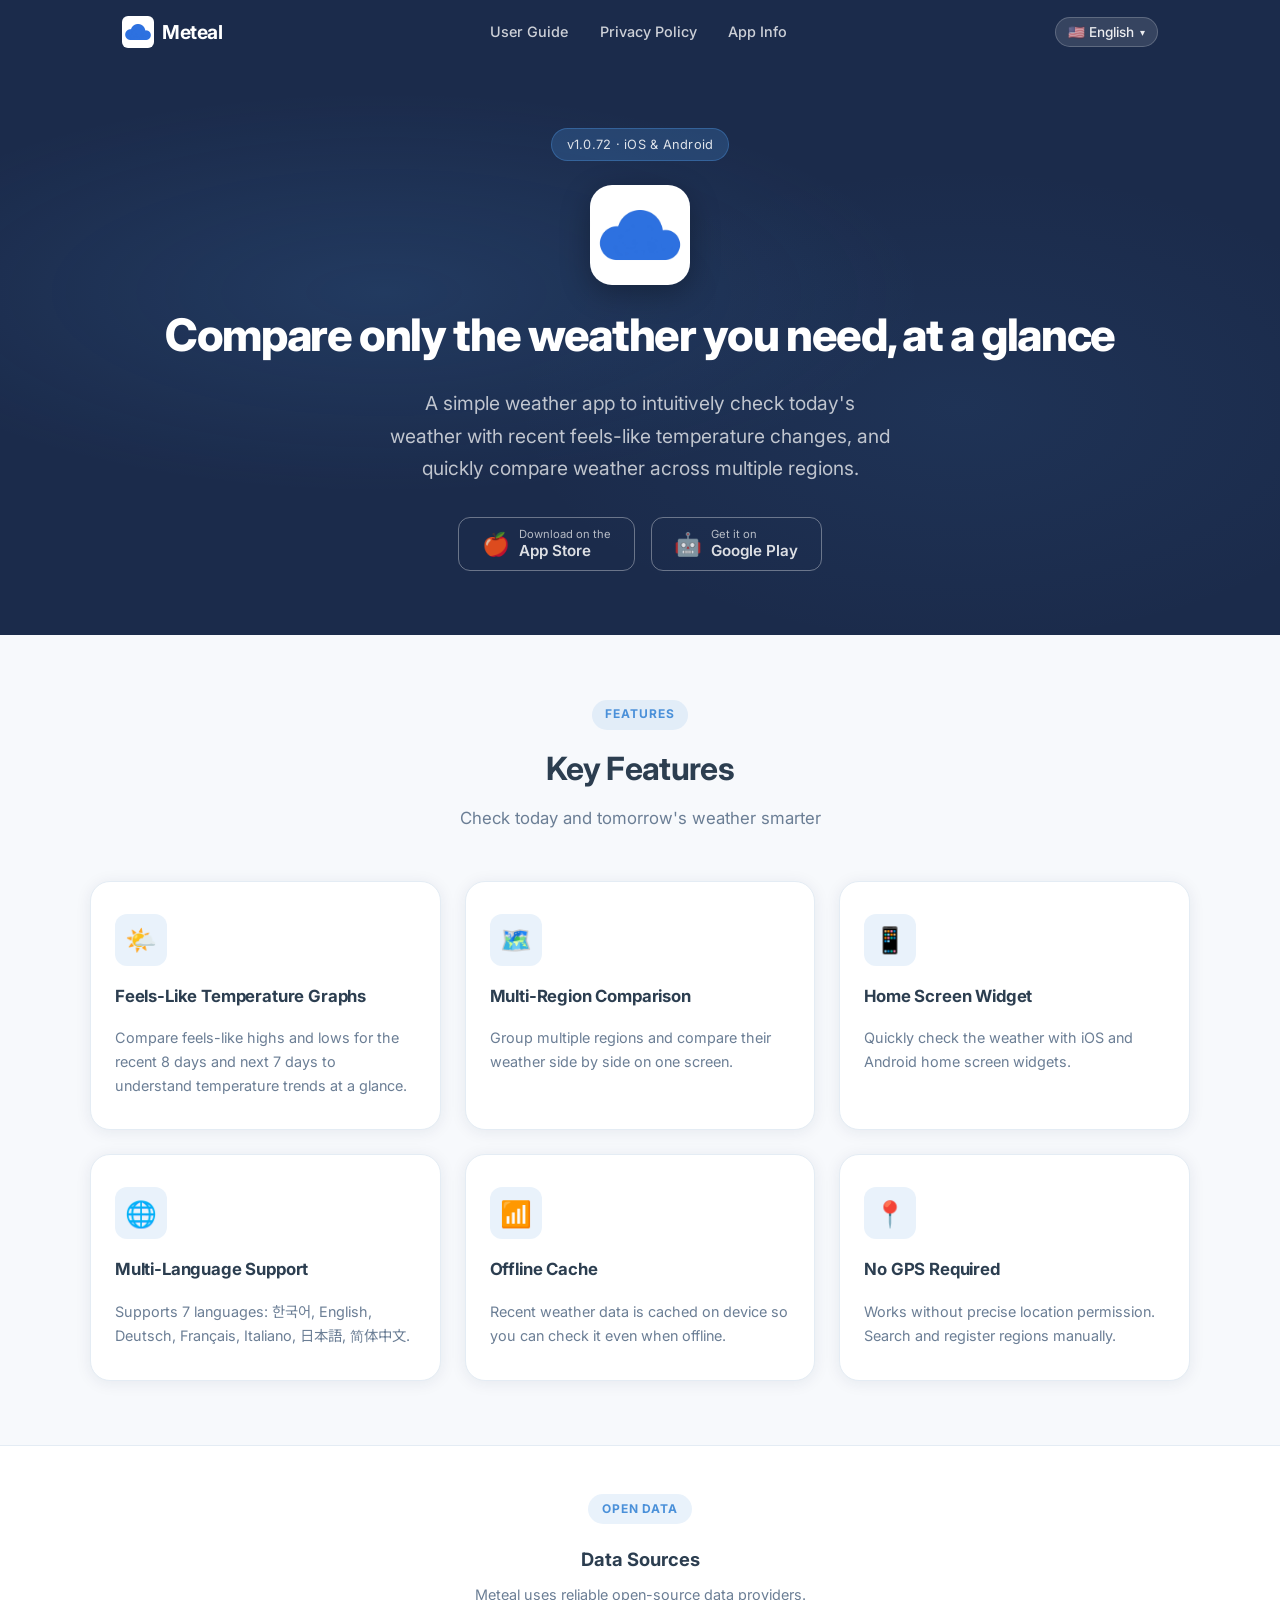
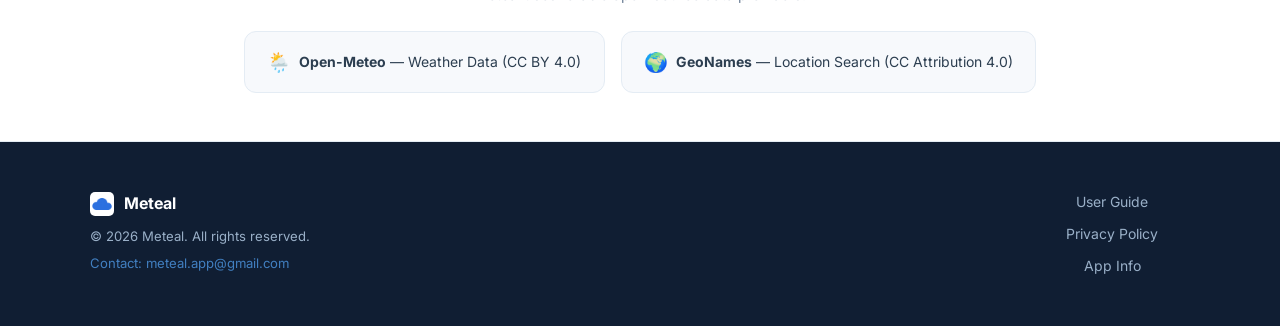
==== meteal/index.html @ 1fb62e3e "v1.0.72" ====
﻿<!DOCTYPE html>
<html lang="en" class="i18n-loading">
<head>
  <meta charset="UTF-8">
  <meta name="viewport" content="width=device-width, initial-scale=1.0">
  <title data-i18n-title-tag="hero.tagline" data-title-format="Meteal — {t}">Meteal — Compare only the weather you need, at a glance</title>
  <meta name="description" content="A simple weather app to intuitively check today's weather with recent feels-like temperature changes, and quickly compare weather across multiple regions.">
  <meta name="keywords" content="Meteal, 날씨 앱, weather app, 체감온도, 지역 비교, iOS, Android">
  <meta name="author" content="Meteal">
  <meta property="og:title" content="Meteal — Compare only the weather you need, at a glance">
  <meta property="og:description" content="A simple weather app to intuitively check today's weather with recent feels-like temperature changes, and quickly compare weather across multiple regions.">
  <meta property="og:type" content="website">
  <meta property="og:image" content="assets/icon.png">
  <meta name="theme-color" content="#1B2B4B">
  <link rel="icon" type="image/png" href="assets/icon.png">
  <link rel="preconnect" href="https://fonts.googleapis.com">
  <link rel="preconnect" href="https://fonts.gstatic.com" crossorigin>
  <link href="https://fonts.googleapis.com/css2?family=Inter:wght@400;500;600;700;800&family=Noto+Sans+KR:wght@400;500;700;800&display=swap" rel="stylesheet">
  <link rel="stylesheet" href="css/style.css">
</head>
<body>

  <!-- ── Header ── -->
  <header id="siteHeader">
    <nav>
      <a href="index.html" class="logo">
        <img src="assets/icon.png" alt="Meteal 아이콘">
        <span>Meteal</span>
      </a>

      <button id="mobileNavToggle" class="nav-mobile-toggle" aria-label="메뉴 열기">☰</button>

      <ul class="nav-links" id="navLinks">
        <li><a href="guide.html" data-i18n="nav.guide">이용 안내</a></li>
        <li><a href="privacy.html" data-i18n="nav.privacy">개인정보처리방침</a></li>
        <li><a href="license.html" data-i18n="nav.license">앱 정보</a></li>
      </ul>

      <div class="lang-selector" id="langSelector"></div>
    </nav>
  </header>

  <main>
    <!-- ── Hero ── -->
    <section class="hero" id="hero">
      <div class="hero-inner">
        <div class="hero-badge" data-i18n="hero.badge">v1.0.72 · iOS & Android</div>
        <img src="assets/icon.png" alt="Meteal 앱 아이콘" class="hero-icon">
        <h1 data-i18n="hero.tagline">Compare only the weather you need, at a glance</h1>
        <p class="hero-subtitle" data-i18n="hero.subtitle">A simple weather app to intuitively check today's weather with recent feels-like temperature changes, and quickly compare weather across multiple regions.</p>

        <div class="hero-buttons">
          <!-- iOS -->
          <a href="https://apps.apple.com/us/app/meteal/id6768666559" target="_blank" rel="noopener noreferrer" class="store-btn btn-outline" id="iosBtn">
            <span class="store-icon">🍎</span>
            <span class="store-text">
              <small>Download on the</small>
              <span data-i18n="hero.download_ios">App Store</span>
            </span>
          </a>

          <!-- Android -->
          <a href="https://play.google.com/store/apps/details?id=com.meteal.app" target="_blank" rel="noopener noreferrer" class="store-btn btn-outline" id="androidBtn">
            <span class="store-icon">🤖</span>
            <span class="store-text">
              <small>Get it on</small>
              <span data-i18n="hero.download_android">Google Play</span>
            </span>
          </a>
        </div>
      </div>
    </section>

    <!-- ── Features ── -->
    <section class="features" id="features">
      <div class="section-header">
        <span class="section-label">Features</span>
        <h2 data-i18n="features.title">주요 기능</h2>
        <p data-i18n="features.subtitle">오늘과 내일의 날씨를 더 스마트하게 확인하세요</p>
      </div>

      <div class="features-grid">
        <div class="feature-card">
          <div class="feature-icon">🌤️</div>
          <h3 data-i18n="features.weather.title">체감온도 그래프</h3>
          <p data-i18n="features.weather.desc">최근 8일과 향후 7일의 체감온도 최고/최저 변화를 그래프로 비교해 온도 흐름을 직관적으로 확인하세요.</p>
        </div>

        <div class="feature-card">
          <div class="feature-icon">🗺️</div>
          <h3 data-i18n="features.comparison.title">지역 비교</h3>
          <p data-i18n="features.comparison.desc">여러 지역의 날씨를 그룹으로 묶어 한 화면에서 비교할 수 있습니다.</p>
        </div>

        <div class="feature-card">
          <div class="feature-icon">📱</div>
          <h3 data-i18n="features.widget.title">홈 화면 위젯</h3>
          <p data-i18n="features.widget.desc">iOS와 Android 홈 화면 위젯으로 빠르게 날씨를 확인하세요.</p>
        </div>

        <div class="feature-card">
          <div class="feature-icon">🌐</div>
          <h3 data-i18n="features.multilang.title">다국어 지원</h3>
          <p data-i18n="features.multilang.desc">한국어, English, Deutsch, Français, Italiano, 日本語, 简体中文 등 7개 언어를 지원합니다.</p>
        </div>

        <div class="feature-card">
          <div class="feature-icon">📶</div>
          <h3 data-i18n="features.offline.title">오프라인 캐시</h3>
          <p data-i18n="features.offline.desc">최근 날씨 데이터를 기기에 캐시하여 오프라인 상태에서도 확인할 수 있습니다.</p>
        </div>

        <div class="feature-card">
          <div class="feature-icon">📍</div>
          <h3 data-i18n="features.nogps.title">GPS 불필요</h3>
          <p data-i18n="features.nogps.desc">정밀 위치 권한 없이도 사용 가능합니다. 직접 지역을 검색하여 등록하세요.</p>
        </div>
      </div>
    </section>

    <!-- ── Data Sources ── -->
    <section class="data-sources" id="dataSources">
      <div class="data-sources-inner">
        <span class="section-label" data-i18n="datasources.label">Open Data</span>
        <h2 style="font-size:1.15rem;font-weight:700;margin:0.5rem 0 0.5rem;" data-i18n="datasources.title">데이터 출처</h2>
        <p data-i18n="datasources.desc">Meteal은 신뢰할 수 있는 오픈소스 데이터를 사용합니다.</p>
        <div class="data-source-cards">
          <a href="https://open-meteo.com/" target="_blank" rel="noopener" class="data-source-card" id="openMeteoLink">
            <span class="ds-icon">🌦️</span>
            <span data-i18n-html="datasources.open_meteo_card"><strong>Open-Meteo</strong> — Weather Data (CC BY 4.0)</span>
          </a>
          <a href="https://www.geonames.org/" target="_blank" rel="noopener" class="data-source-card" id="geoNamesLink">
            <span class="ds-icon">🌍</span>
            <span data-i18n-html="datasources.geonames_card"><strong>GeoNames</strong> — Location Search (CC Attribution 4.0)</span>
          </a>
        </div>
      </div>
    </section>
  </main>

  <!-- ── Footer ── -->
  <footer id="siteFooter">
    <div class="footer-inner">
      <div>
        <div class="footer-brand">
          <img src="assets/icon.png" alt="Meteal">
          <span>Meteal</span>
        </div>
        <div class="footer-copy" data-i18n="footer.copyright">© 2026 Meteal. All rights reserved.</div>
        <div class="footer-email">
          <a href="mailto:meteal.app@gmail.com" data-i18n="footer.contact">문의: meteal.app@gmail.com</a>
        </div>
      </div>
      <nav class="footer-links" aria-label="Footer 링크">
        <a href="guide.html" data-i18n="footer.links.guide">이용 안내</a>
        <a href="privacy.html" data-i18n="footer.links.privacy">개인정보처리방침</a>
        <a href="license.html" data-i18n="footer.links.license">앱 정보</a>
      </nav>
    </div>
  </footer>

  <script src="js/i18n.js"></script>
</body>
</html>
---- meteal/css/style.css ----
/* ============================================================
   Meteal App Website — Main Stylesheet
   ============================================================ */

/* ── Google Fonts are loaded in HTML ── */

/* ── CSS Custom Properties ── */
:root {
  /* Colors */
  --color-bg: #F7F9FC;
  --color-header: #1B2B4B;
  --color-accent: #4A90D9;
  --color-accent-hover: #3578c0;
  --color-accent-light: rgba(74, 144, 217, 0.12);
  --color-text: #2C3E50;
  --color-text-muted: #6B7E95;
  --color-text-light: #98A9BC;
  --color-card: #FFFFFF;
  --color-border: #E4ECF4;
  --color-footer-bg: #101e33;
  --color-footer-text: #9ab0c8;

  /* Shadows */
  --shadow-card: 0 2px 16px rgba(27, 43, 75, 0.08);
  --shadow-card-hover: 0 8px 32px rgba(27, 43, 75, 0.14);
  --shadow-header: 0 2px 12px rgba(27, 43, 75, 0.15);

  /* Typography */
  --font-main: 'Inter', 'Noto Sans KR', sans-serif;
  --font-size-base: 16px;
  --line-height-base: 1.7;

  /* Spacing */
  --spacing-xs: 0.25rem;
  --spacing-sm: 0.5rem;
  --spacing-md: 1rem;
  --spacing-lg: 1.5rem;
  --spacing-xl: 2rem;
  --spacing-2xl: 3rem;
  --spacing-3xl: 4rem;

  /* Border radius */
  --radius-sm: 6px;
  --radius-md: 12px;
  --radius-lg: 20px;
  --radius-full: 9999px;

  /* Transitions */
  --transition-fast: 0.15s ease;
  --transition-base: 0.2s ease;
  --transition-slow: 0.35s ease;

  /* Layout */
  --container-max: 1100px;
  --header-height: 64px;
}

html.i18n-loading [data-i18n],
html.i18n-loading [data-i18n-html],
html.i18n-loading [data-i18n-placeholder],
html.i18n-loading [data-i18n-title] {
  visibility: hidden;
}

/* ── Reset & Base ── */
*, *::before, *::after {
  box-sizing: border-box;
  margin: 0;
  padding: 0;
}

html {
  scroll-behavior: smooth;
  font-size: var(--font-size-base);
}

body {
  font-family: var(--font-main);
  background: var(--color-bg);
  color: var(--color-text);
  line-height: var(--line-height-base);
  -webkit-font-smoothing: antialiased;
  -moz-osx-font-smoothing: grayscale;
}

img {
  max-width: 100%;
  height: auto;
  display: block;
}

a {
  color: var(--color-accent);
  text-decoration: none;
  transition: color var(--transition-base);
}

a:hover {
  color: var(--color-accent-hover);
}

ul {
  list-style: none;
}

/* ── Container ── */
.container {
  max-width: var(--container-max);
  margin: 0 auto;
  padding: 0 var(--spacing-xl);
}

/* ── Header ── */
header {
  position: sticky;
  top: 0;
  z-index: 100;
  background: var(--color-header);
  height: var(--header-height);
  transition: background var(--transition-slow), box-shadow var(--transition-slow);
}

header.scrolled {
  background: rgba(27, 43, 75, 0.97);
  box-shadow: var(--shadow-header);
  backdrop-filter: blur(10px);
  -webkit-backdrop-filter: blur(10px);
}

nav {
  max-width: var(--container-max);
  margin: 0 auto;
  padding: 0 var(--spacing-xl);
  height: 100%;
  display: flex;
  align-items: center;
  justify-content: space-between;
  gap: var(--spacing-lg);
}

/* Logo */
.logo {
  display: flex;
  align-items: center;
  gap: var(--spacing-sm);
  text-decoration: none;
  color: #ffffff;
  font-weight: 700;
  font-size: 1.2rem;
  letter-spacing: -0.02em;
  flex-shrink: 0;
}

.logo img {
  width: 32px;
  height: 32px;
  border-radius: var(--radius-sm);
  object-fit: cover;
}

/* Nav links */
.nav-links {
  display: flex;
  align-items: center;
  gap: var(--spacing-xs);
  flex: 1;
  justify-content: center;
}

.nav-links a {
  color: rgba(255,255,255,0.78);
  font-size: 0.9rem;
  font-weight: 500;
  padding: 0.4rem 0.85rem;
  border-radius: var(--radius-full);
  transition: color var(--transition-base), background var(--transition-base);
  white-space: nowrap;
}

.nav-links a:hover,
.nav-links a.active {
  color: #ffffff;
  background: rgba(255,255,255,0.12);
}

/* ── Language Selector ── */
.lang-selector {
  position: relative;
  flex-shrink: 0;
}

.lang-btn {
  display: flex;
  align-items: center;
  gap: 0.4rem;
  background: rgba(255,255,255,0.12);
  border: 1px solid rgba(255,255,255,0.2);
  color: rgba(255,255,255,0.9);
  padding: 0.35rem 0.75rem;
  border-radius: var(--radius-full);
  cursor: pointer;
  font-size: 0.85rem;
  font-family: var(--font-main);
  font-weight: 500;
  transition: background var(--transition-base), border-color var(--transition-base);
  white-space: nowrap;
}

.lang-btn:hover {
  background: rgba(255,255,255,0.2);
  border-color: rgba(255,255,255,0.35);
}

.lang-btn .chevron {
  font-size: 0.65rem;
  transition: transform var(--transition-base);
}

.lang-selector.open .chevron {
  transform: rotate(180deg);
}

.lang-dropdown {
  display: none;
  position: absolute;
  top: calc(100% + 8px);
  right: 0;
  background: #fff;
  border: 1px solid var(--color-border);
  border-radius: var(--radius-md);
  box-shadow: 0 8px 30px rgba(27, 43, 75, 0.15);
  min-width: 160px;
  overflow: hidden;
  z-index: 200;
  animation: dropdownIn var(--transition-base) ease;
}

@keyframes dropdownIn {
  from { opacity: 0; transform: translateY(-6px); }
  to   { opacity: 1; transform: translateY(0); }
}

.lang-selector.open .lang-dropdown {
  display: block;
}

.lang-dropdown button {
  display: flex;
  align-items: center;
  gap: 0.5rem;
  width: 100%;
  padding: 0.6rem 1rem;
  background: none;
  border: none;
  cursor: pointer;
  font-family: var(--font-main);
  font-size: 0.875rem;
  color: var(--color-text);
  transition: background var(--transition-fast);
  text-align: left;
}

.lang-dropdown button:hover {
  background: var(--color-accent-light);
  color: var(--color-accent);
}

.lang-dropdown button.active {
  background: var(--color-accent-light);
  color: var(--color-accent);
  font-weight: 600;
}

/* ── Hero Section ── */
.hero {
  background: var(--color-header);
  color: #ffffff;
  padding: var(--spacing-3xl) var(--spacing-xl);
  text-align: center;
  position: relative;
  overflow: hidden;
}

.hero::before {
  content: '';
  position: absolute;
  inset: 0;
  background:
    radial-gradient(ellipse 60% 50% at 30% 40%, rgba(74,144,217,0.15) 0%, transparent 70%),
    radial-gradient(ellipse 50% 60% at 75% 60%, rgba(74,144,217,0.08) 0%, transparent 70%);
  pointer-events: none;
}

.hero-inner {
  position: relative;
  max-width: var(--container-max);
  margin: 0 auto;
  display: flex;
  flex-direction: column;
  align-items: center;
  gap: var(--spacing-lg);
}

.hero-icon {
  width: 100px;
  height: 100px;
  border-radius: 22px;
  box-shadow: 0 8px 30px rgba(0,0,0,0.3);
  animation: heroIconFloat 4s ease-in-out infinite;
}

@keyframes heroIconFloat {
  0%, 100% { transform: translateY(0px); }
  50%       { transform: translateY(-8px); }
}

.hero h1 {
  font-size: clamp(1.8rem, 4vw, 2.8rem);
  font-weight: 800;
  letter-spacing: -0.03em;
  line-height: 1.2;
}

.hero-subtitle {
  font-size: clamp(1rem, 2vw, 1.2rem);
  color: rgba(255,255,255,0.72);
  max-width: 500px;
}

.hero-badge {
  display: inline-flex;
  align-items: center;
  gap: 0.4rem;
  background: rgba(74,144,217,0.25);
  border: 1px solid rgba(74,144,217,0.4);
  border-radius: var(--radius-full);
  padding: 0.3rem 0.9rem;
  font-size: 0.8rem;
  color: rgba(255,255,255,0.85);
  letter-spacing: 0.02em;
}

.hero-buttons {
  display: flex;
  flex-wrap: wrap;
  gap: var(--spacing-md);
  justify-content: center;
  margin-top: var(--spacing-sm);
}

/* ── Buttons ── */
.btn {
  display: inline-flex;
  align-items: center;
  justify-content: center;
  gap: 0.5rem;
  padding: 0.75rem 1.6rem;
  border-radius: var(--radius-md);
  font-size: 0.95rem;
  font-weight: 600;
  font-family: var(--font-main);
  cursor: pointer;
  border: none;
  transition: all var(--transition-base);
  letter-spacing: 0.01em;
}

.btn-primary {
  background: var(--color-accent);
  color: #ffffff;
  box-shadow: 0 4px 14px rgba(74, 144, 217, 0.4);
}

.btn-primary:hover {
  background: var(--color-accent-hover);
  transform: translateY(-2px);
  box-shadow: 0 6px 20px rgba(74, 144, 217, 0.5);
  color: #ffffff;
}

.btn-outline {
  background: transparent;
  color: rgba(255,255,255,0.85);
  border: 1.5px solid rgba(255,255,255,0.35);
}

.btn-outline:hover {
  background: rgba(255,255,255,0.1);
  border-color: rgba(255,255,255,0.6);
  color: #ffffff;
  transform: translateY(-2px);
}

.btn-disabled,
.btn[disabled] {
  background: rgba(255,255,255,0.1);
  color: rgba(255,255,255,0.4);
  border: 1.5px solid rgba(255,255,255,0.15);
  cursor: not-allowed;
  pointer-events: none;
  box-shadow: none;
}

.store-btn {
  display: inline-flex;
  align-items: center;
  gap: 0.6rem;
  padding: 0.65rem 1.4rem;
  border-radius: var(--radius-md);
  font-family: var(--font-main);
  font-size: 0.9rem;
  font-weight: 600;
  transition: all var(--transition-base);
  min-width: 170px;
}

.store-btn .store-icon {
  font-size: 1.4rem;
  line-height: 1;
}

.store-btn .store-text {
  display: flex;
  flex-direction: column;
  text-align: left;
  line-height: 1.2;
}

.store-btn .store-text small {
  font-size: 0.7rem;
  font-weight: 400;
  opacity: 0.8;
}

.store-btn .store-text span {
  font-size: 0.95rem;
}

/* ── Features Section ── */
.features {
  padding: var(--spacing-3xl) var(--spacing-xl);
}

.section-header {
  text-align: center;
  margin-bottom: var(--spacing-2xl);
}

.section-header h2 {
  font-size: clamp(1.5rem, 3vw, 2rem);
  font-weight: 700;
  letter-spacing: -0.02em;
  color: var(--color-text);
}

.section-header p {
  margin-top: 0.5rem;
  color: var(--color-text-muted);
  font-size: 1.05rem;
}

.section-label {
  display: inline-block;
  background: var(--color-accent-light);
  color: var(--color-accent);
  font-size: 0.75rem;
  font-weight: 700;
  letter-spacing: 0.08em;
  text-transform: uppercase;
  padding: 0.3rem 0.85rem;
  border-radius: var(--radius-full);
  margin-bottom: 0.75rem;
}

.features-grid {
  max-width: var(--container-max);
  margin: 0 auto;
  display: grid;
  grid-template-columns: repeat(3, 1fr);
  gap: var(--spacing-lg);
}

.feature-card {
  background: var(--color-card);
  border-radius: var(--radius-lg);
  padding: var(--spacing-xl) var(--spacing-lg);
  box-shadow: var(--shadow-card);
  border: 1px solid var(--color-border);
  transition: transform var(--transition-base), box-shadow var(--transition-base);
  display: flex;
  flex-direction: column;
  gap: var(--spacing-md);
}

.feature-card:hover {
  transform: translateY(-4px);
  box-shadow: var(--shadow-card-hover);
}

.feature-icon {
  width: 52px;
  height: 52px;
  border-radius: var(--radius-md);
  background: var(--color-accent-light);
  display: flex;
  align-items: center;
  justify-content: center;
  font-size: 1.6rem;
  line-height: 1;
}

.feature-card h3 {
  font-size: 1.05rem;
  font-weight: 700;
  color: var(--color-text);
  letter-spacing: -0.01em;
}

.feature-card p {
  font-size: 0.9rem;
  color: var(--color-text-muted);
  line-height: 1.65;
}

/* ── Data Sources Section ── */
.data-sources {
  background: var(--color-card);
  border-top: 1px solid var(--color-border);
  border-bottom: 1px solid var(--color-border);
  padding: var(--spacing-2xl) var(--spacing-xl);
}

.data-sources-inner {
  max-width: var(--container-max);
  margin: 0 auto;
  text-align: center;
}

.data-sources-inner p {
  color: var(--color-text-muted);
  font-size: 0.9rem;
  margin-bottom: var(--spacing-lg);
}

.data-source-cards {
  display: flex;
  flex-wrap: wrap;
  justify-content: center;
  gap: var(--spacing-md);
}

.data-source-card {
  background: var(--color-bg);
  border: 1px solid var(--color-border);
  border-radius: var(--radius-md);
  padding: 0.85rem 1.4rem;
  font-size: 0.875rem;
  color: var(--color-text);
  display: flex;
  align-items: center;
  gap: 0.5rem;
  transition: all var(--transition-base);
}

.data-source-card:hover {
  border-color: var(--color-accent);
  background: var(--color-accent-light);
  color: var(--color-accent);
  text-decoration: none;
}

.data-source-card .ds-icon {
  font-size: 1.2rem;
}

/* ── Footer ── */
footer {
  background: var(--color-footer-bg);
  color: var(--color-footer-text);
  padding: var(--spacing-2xl) var(--spacing-xl);
}

.footer-inner {
  max-width: var(--container-max);
  margin: 0 auto;
  display: grid;
  grid-template-columns: 1fr auto;
  gap: var(--spacing-xl);
  align-items: start;
}

.footer-brand {
  display: flex;
  align-items: center;
  gap: 0.6rem;
  color: #ffffff;
  font-weight: 700;
  font-size: 1rem;
  margin-bottom: 0.5rem;
}

.footer-brand img {
  width: 24px;
  height: 24px;
  border-radius: 5px;
}

.footer-copy {
  font-size: 0.82rem;
  color: var(--color-footer-text);
  margin-top: 0.4rem;
}

.footer-email {
  font-size: 0.82rem;
  margin-top: 0.25rem;
}

.footer-email a {
  color: rgba(74,144,217,0.85);
}

.footer-email a:hover {
  color: var(--color-accent);
}

.footer-links {
  display: flex;
  flex-direction: column;
  gap: 0.5rem;
  text-align: right;
}

.footer-links a {
  color: var(--color-footer-text);
  font-size: 0.875rem;
  transition: color var(--transition-base);
}

.footer-links a:hover {
  color: #ffffff;
}

.footer-divider {
  border: none;
  border-top: 1px solid rgba(255,255,255,0.08);
  margin: var(--spacing-lg) 0 var(--spacing-md);
  grid-column: 1 / -1;
}

/* ── Page Hero (inner pages) ── */
.page-hero {
  background: var(--color-header);
  color: #ffffff;
  padding: var(--spacing-2xl) var(--spacing-xl);
}

.page-hero-inner {
  max-width: var(--container-max);
  margin: 0 auto;
}

.page-hero h1 {
  font-size: clamp(1.5rem, 3vw, 2rem);
  font-weight: 700;
  letter-spacing: -0.02em;
}

.page-hero p {
  color: rgba(255,255,255,0.7);
  font-size: 0.9rem;
  margin-top: 0.4rem;
}

.page-hero .breadcrumb {
  font-size: 0.8rem;
  color: rgba(255,255,255,0.5);
  margin-bottom: 0.6rem;
}

.page-hero .breadcrumb a {
  color: rgba(255,255,255,0.5);
}

.page-hero .breadcrumb a:hover {
  color: rgba(255,255,255,0.85);
}

/* ── Page Content ── */
.page-content {
  max-width: var(--container-max);
  margin: 0 auto;
  padding: var(--spacing-2xl) var(--spacing-xl);
}

/* ── Sections within page ── */
.content-section {
  margin-bottom: var(--spacing-2xl);
  background: var(--color-card);
  border-radius: var(--radius-lg);
  padding: var(--spacing-xl);
  box-shadow: var(--shadow-card);
  border: 1px solid var(--color-border);
}

.content-section h2 {
  font-size: 1.25rem;
  font-weight: 700;
  color: var(--color-text);
  margin-bottom: var(--spacing-md);
  padding-bottom: 0.75rem;
  border-bottom: 2px solid var(--color-accent-light);
  letter-spacing: -0.01em;
}

.content-section h3 {
  font-size: 1.05rem;
  font-weight: 600;
  color: var(--color-text);
  margin: var(--spacing-lg) 0 var(--spacing-sm);
}

.content-section p {
  color: var(--color-text-muted);
  font-size: 0.925rem;
  line-height: 1.75;
  margin-bottom: var(--spacing-md);
}

.content-section p:last-child {
  margin-bottom: 0;
}

.content-section ul, 
.content-section ol {
  padding-left: 1.25rem;
  color: var(--color-text-muted);
  font-size: 0.925rem;
  line-height: 1.75;
}

.content-section li {
  list-style: disc;
  margin-bottom: 0.4rem;
}

.content-section ol li {
  list-style: decimal;
}

/* ── Guide tabs ── */
.guide-tabs {
  display: flex;
  gap: var(--spacing-sm);
  overflow-x: auto;
  padding: 0 0 var(--spacing-md);
  margin-bottom: var(--spacing-lg);
  scrollbar-width: thin;
}

.guide-tab {
  flex: 0 0 auto;
  border: 1px solid var(--color-border);
  background: var(--color-card);
  color: var(--color-text-muted);
  border-radius: var(--radius-full);
  padding: 0.65rem 1rem;
  font-family: var(--font-main);
  font-size: 0.9rem;
  font-weight: 700;
  cursor: pointer;
  transition: background var(--transition-base), border-color var(--transition-base), color var(--transition-base), box-shadow var(--transition-base);
  white-space: nowrap;
}

.guide-tab:hover {
  border-color: var(--color-accent);
  color: var(--color-accent);
}

.guide-tab.active {
  background: var(--color-header);
  border-color: var(--color-header);
  color: #ffffff;
  box-shadow: var(--shadow-card);
}

.guide-panel[hidden] {
  display: none;
}

.guide-panel .content-section:last-child {
  margin-bottom: 0;
}

.guide-media-grid {
  display: grid;
  grid-template-columns: repeat(2, minmax(0, 1fr));
  gap: var(--spacing-lg);
  margin: var(--spacing-md) 0 var(--spacing-lg);
}

.guide-media {
  margin: var(--spacing-md) 0;
}

.guide-media img {
  width: 100%;
  border: 1px solid var(--color-border);
  border-radius: var(--radius-md);
  background: var(--color-bg);
  box-shadow: var(--shadow-card);
}

.guide-media figcaption {
  margin-top: 0.55rem;
  color: var(--color-text-muted);
  font-size: 0.86rem;
  line-height: 1.6;
}

/* ── Tables ── */
.table-wrap {
  overflow-x: auto;
  margin: var(--spacing-md) 0;
  border-radius: var(--radius-md);
  border: 1px solid var(--color-border);
}

table {
  width: 100%;
  border-collapse: collapse;
  font-size: 0.9rem;
}

thead tr {
  background: var(--color-header);
  color: rgba(255,255,255,0.9);
}

thead th {
  padding: 0.8rem 1rem;
  text-align: left;
  font-weight: 600;
  font-size: 0.85rem;
  letter-spacing: 0.02em;
  white-space: nowrap;
}

tbody tr {
  border-bottom: 1px solid var(--color-border);
  transition: background var(--transition-fast);
}

tbody tr:last-child {
  border-bottom: none;
}

tbody tr:hover {
  background: var(--color-accent-light);
}

tbody td {
  padding: 0.75rem 1rem;
  color: var(--color-text-muted);
  vertical-align: top;
}

tbody td:first-child {
  color: var(--color-text);
  font-weight: 500;
}

/* ── Callout / Info Boxes ── */
.callout {
  display: flex;
  gap: var(--spacing-md);
  padding: var(--spacing-md) var(--spacing-lg);
  border-radius: var(--radius-md);
  font-size: 0.9rem;
  line-height: 1.6;
  margin: var(--spacing-md) 0;
}

.callout-icon {
  font-size: 1.2rem;
  flex-shrink: 0;
  margin-top: 0.1rem;
}

.callout-info {
  background: var(--color-accent-light);
  border-left: 3px solid var(--color-accent);
  color: var(--color-text);
}

.callout-warn {
  background: rgba(245, 158, 11, 0.1);
  border-left: 3px solid #f59e0b;
  color: var(--color-text);
}

.callout-note {
  background: rgba(107, 126, 149, 0.08);
  border-left: 3px solid var(--color-text-muted);
  color: var(--color-text-muted);
}

/* ── License Cards ── */
.lib-table {
  width: 100%;
  border-collapse: collapse;
  font-size: 0.875rem;
}

.lib-table th {
  background: #f0f4fa;
  color: var(--color-text);
  font-weight: 600;
  padding: 0.65rem 1rem;
  text-align: left;
  border-bottom: 2px solid var(--color-border);
}

.lib-table td {
  padding: 0.6rem 1rem;
  border-bottom: 1px solid var(--color-border);
  color: var(--color-text-muted);
  vertical-align: middle;
}

.lib-table td:first-child {
  font-weight: 600;
  color: var(--color-text);
  font-family: 'Courier New', monospace;
  font-size: 0.82rem;
}

.lib-table tr:last-child td {
  border-bottom: none;
}

.lib-table tr:hover td {
  background: var(--color-accent-light);
}

.license-badge {
  display: inline-block;
  padding: 0.2rem 0.6rem;
  border-radius: var(--radius-sm);
  font-size: 0.75rem;
  font-weight: 600;
  letter-spacing: 0.02em;
}

.badge-bsd {
  background: rgba(74,144,217,0.12);
  color: #2a72b5;
}

.badge-mit {
  background: rgba(16, 185, 129, 0.12);
  color: #059669;
}

.badge-apache {
  background: rgba(245,158,11,0.12);
  color: #b45309;
}

/* ── App Info Cards ── */
.app-info-grid {
  display: grid;
  grid-template-columns: repeat(2, 1fr);
  gap: var(--spacing-md);
  margin: var(--spacing-md) 0;
}

.info-chip {
  display: flex;
  align-items: center;
  gap: 0.5rem;
  padding: 0.6rem 1rem;
  background: var(--color-bg);
  border-radius: var(--radius-md);
  border: 1px solid var(--color-border);
  font-size: 0.875rem;
}

.info-chip .chip-label {
  color: var(--color-text-muted);
  font-size: 0.78rem;
}

.info-chip .chip-value {
  color: var(--color-text);
  font-weight: 600;
}

/* ── Privacy specific ── */
.privacy-updated {
  display: inline-flex;
  align-items: center;
  gap: 0.4rem;
  background: rgba(74,144,217,0.1);
  color: var(--color-accent);
  padding: 0.35rem 0.85rem;
  border-radius: var(--radius-full);
  font-size: 0.82rem;
  font-weight: 600;
  margin-bottom: var(--spacing-lg);
}

.third-party-list {
  display: flex;
  flex-direction: column;
  gap: var(--spacing-sm);
  margin: var(--spacing-md) 0;
}

.third-party-item {
  display: flex;
  align-items: center;
  justify-content: space-between;
  padding: 0.75rem 1rem;
  background: var(--color-bg);
  border: 1px solid var(--color-border);
  border-radius: var(--radius-md);
  font-size: 0.875rem;
  transition: border-color var(--transition-base);
}

.third-party-item:hover {
  border-color: var(--color-accent);
}

.third-party-item a {
  font-size: 0.8rem;
  color: var(--color-accent);
}

/* ── Responsive ── */
@media (max-width: 900px) {
  .features-grid {
    grid-template-columns: repeat(2, 1fr);
  }
  .footer-inner {
    grid-template-columns: 1fr;
  }
  .footer-links {
    text-align: left;
    flex-direction: row;
    flex-wrap: wrap;
    gap: 0.75rem;
  }
  .app-info-grid {
    grid-template-columns: 1fr;
  }
}

@media (max-width: 680px) {
  :root {
    --spacing-xl: 1.25rem;
    --spacing-2xl: 2rem;
    --spacing-3xl: 2.5rem;
  }

  nav {
    padding: 0 var(--spacing-md);
    gap: var(--spacing-md);
  }

  .nav-links {
    display: none;
  }

  .features-grid {
    grid-template-columns: 1fr;
  }

  .hero {
    padding: var(--spacing-2xl) var(--spacing-md);
  }

  .hero-buttons {
    flex-direction: column;
    align-items: center;
  }

  .store-btn {
    width: 100%;
    max-width: 260px;
    justify-content: center;
  }

  .page-content {
    padding: var(--spacing-lg) var(--spacing-md);
  }

  .content-section {
    padding: var(--spacing-lg);
  }

  .guide-tabs {
    margin-left: calc(var(--spacing-md) * -1);
    margin-right: calc(var(--spacing-md) * -1);
    padding-left: var(--spacing-md);
    padding-right: var(--spacing-md);
  }

  .guide-tab {
    padding: 0.58rem 0.85rem;
    font-size: 0.84rem;
  }

  .guide-media-grid {
    grid-template-columns: 1fr;
    gap: var(--spacing-md);
  }
}

/* Mobile nav toggle */
.nav-mobile-toggle {
  display: none;
  background: none;
  border: none;
  color: rgba(255,255,255,0.85);
  cursor: pointer;
  font-size: 1.4rem;
  padding: 0.25rem;
}

@media (max-width: 680px) {
  .nav-mobile-toggle {
    display: flex;
    align-items: center;
  }

  .nav-links.open {
    display: flex;
    flex-direction: column;
    position: fixed;
    top: var(--header-height);
    left: 0;
    right: 0;
    background: var(--color-header);
    padding: var(--spacing-md);
    gap: 0.25rem;
    border-bottom: 1px solid rgba(255,255,255,0.08);
    z-index: 99;
  }

  .nav-links.open a {
    padding: 0.65rem 1rem;
    border-radius: var(--radius-md);
  }
}

/* ── Print styles ── */
@media print {
  header, footer, .hero-buttons, .lang-selector {
    display: none !important;
  }

  body {
    background: white;
    color: black;
  }

  .content-section {
    box-shadow: none;
    border: 1px solid #ccc;
    break-inside: avoid;
  }

  a::after {
    content: ' (' attr(href) ')';
    font-size: 0.75em;
    color: #555;
  }
}

/* ── Utilities ── */
.text-muted { color: var(--color-text-muted); }
.text-center { text-align: center; }
.mt-sm { margin-top: var(--spacing-sm); }
.mt-md { margin-top: var(--spacing-md); }
.mt-lg { margin-top: var(--spacing-lg); }
.mb-md { margin-bottom: var(--spacing-md); }
.fw-bold { font-weight: 700; }
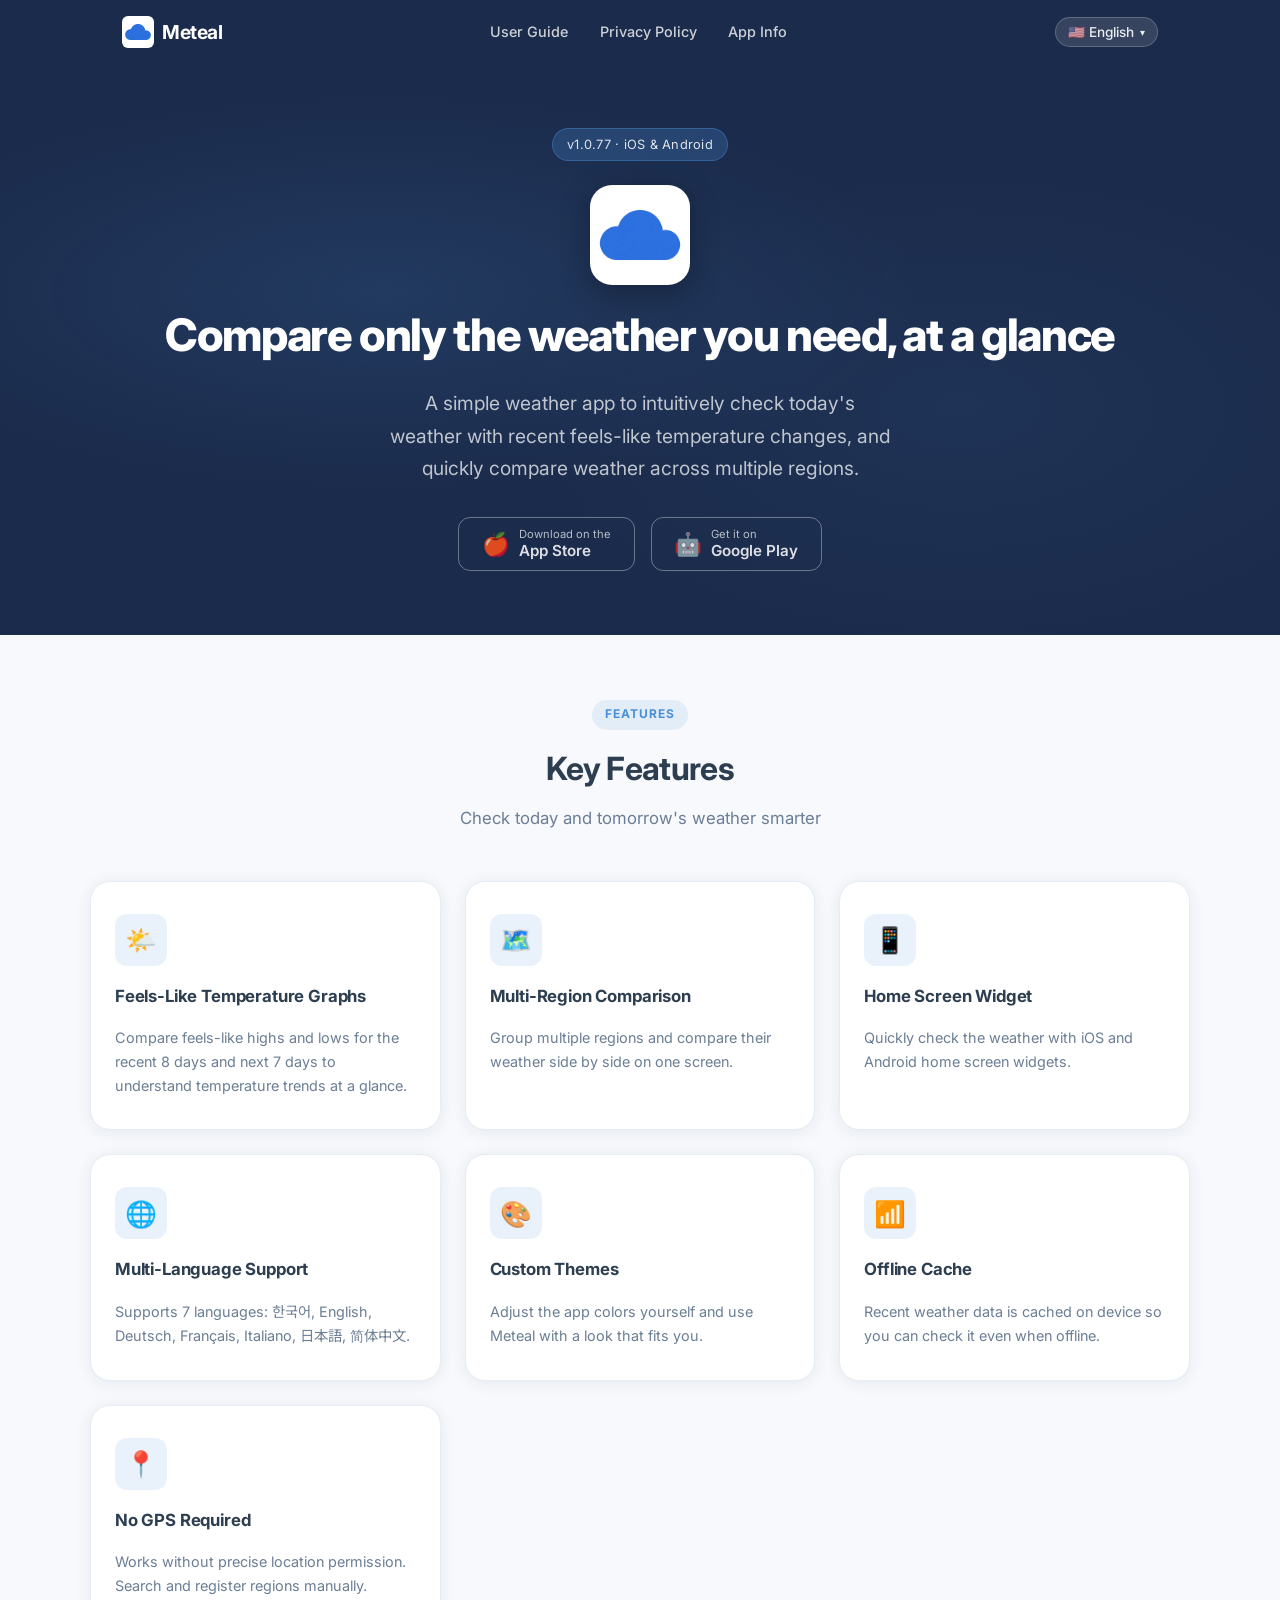
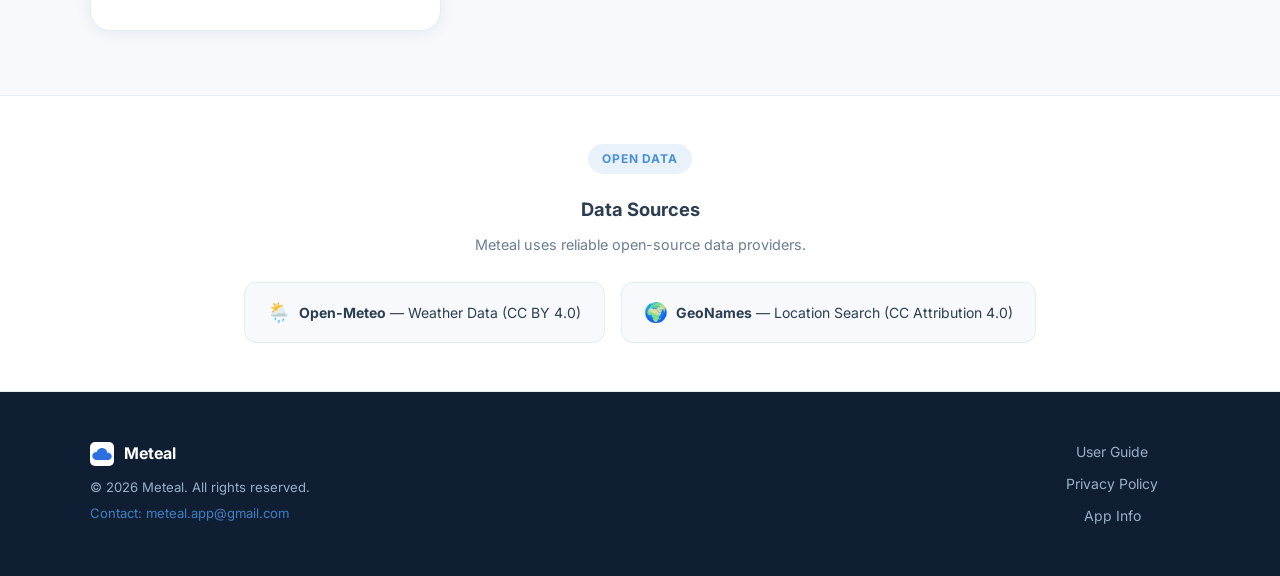
==== commit 80075f37: "v1.0.77" ====
--- a/meteal/index.html
+++ b/meteal/index.html
@@ -44,7 +44,7 @@
     <!-- ── Hero ── -->
     <section class="hero" id="hero">
       <div class="hero-inner">
-        <div class="hero-badge" data-i18n="hero.badge">v1.0.72 · iOS & Android</div>
+        <div class="hero-badge" data-i18n="hero.badge">v1.0.77 · iOS & Android</div>
         <img src="assets/icon.png" alt="Meteal 앱 아이콘" class="hero-icon">
         <h1 data-i18n="hero.tagline">Compare only the weather you need, at a glance</h1>
         <p class="hero-subtitle" data-i18n="hero.subtitle">A simple weather app to intuitively check today's weather with recent feels-like temperature changes, and quickly compare weather across multiple regions.</p>
@@ -98,14 +98,20 @@
           <p data-i18n="features.widget.desc">iOS와 Android 홈 화면 위젯으로 빠르게 날씨를 확인하세요.</p>
         </div>
 
-        <div class="feature-card">
-          <div class="feature-icon">🌐</div>
-          <h3 data-i18n="features.multilang.title">다국어 지원</h3>
-          <p data-i18n="features.multilang.desc">한국어, English, Deutsch, Français, Italiano, 日本語, 简体中文 등 7개 언어를 지원합니다.</p>
-        </div>
-
-        <div class="feature-card">
-          <div class="feature-icon">📶</div>
+        <div class="feature-card">
+          <div class="feature-icon">🌐</div>
+          <h3 data-i18n="features.multilang.title">다국어 지원</h3>
+          <p data-i18n="features.multilang.desc">한국어, English, Deutsch, Français, Italiano, 日本語, 简体中文 등 7개 언어를 지원합니다.</p>
+        </div>
+
+        <div class="feature-card">
+          <div class="feature-icon">🎨</div>
+          <h3 data-i18n="features.theme.title">사용자 테마</h3>
+          <p data-i18n="features.theme.desc">앱 색상을 직접 조정해 나에게 맞는 화면 분위기로 사용할 수 있습니다.</p>
+        </div>
+
+        <div class="feature-card">
+          <div class="feature-icon">📶</div>
           <h3 data-i18n="features.offline.title">오프라인 캐시</h3>
           <p data-i18n="features.offline.desc">최근 날씨 데이터를 기기에 캐시하여 오프라인 상태에서도 확인할 수 있습니다.</p>
         </div>
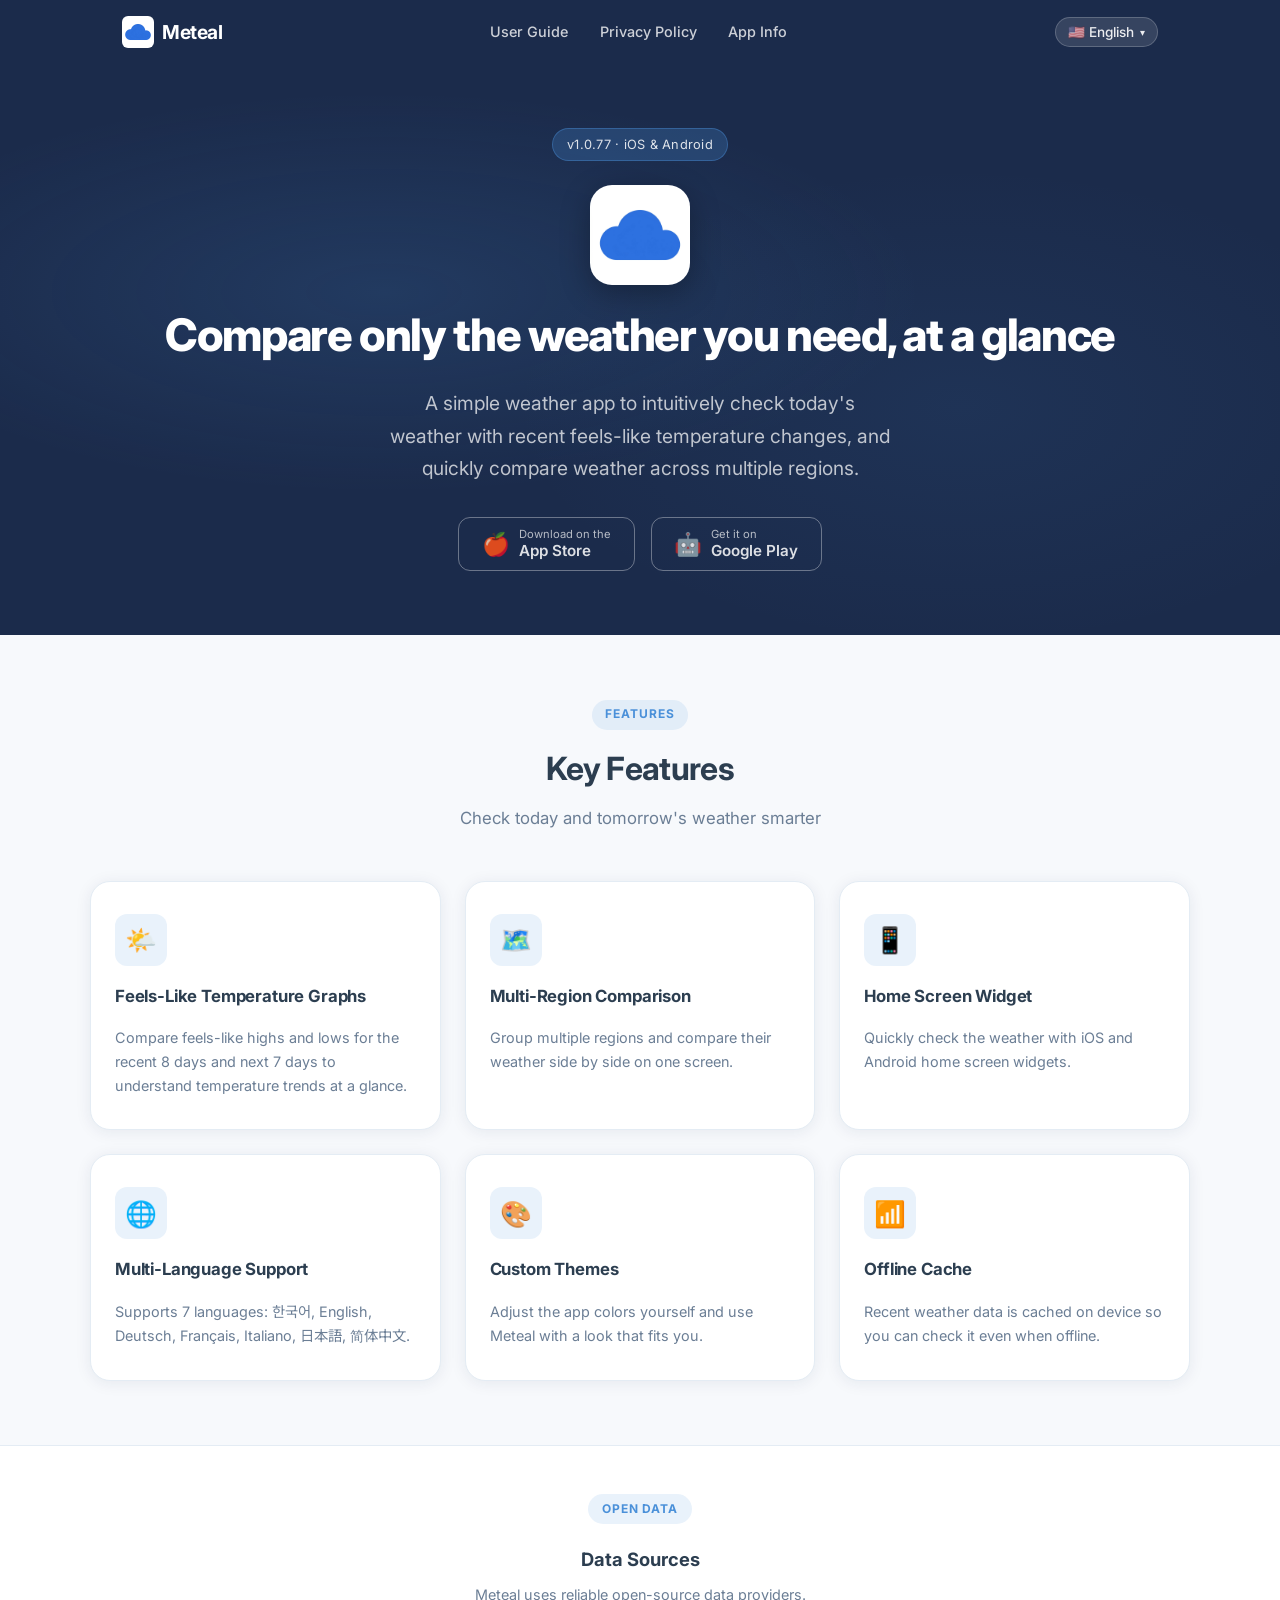
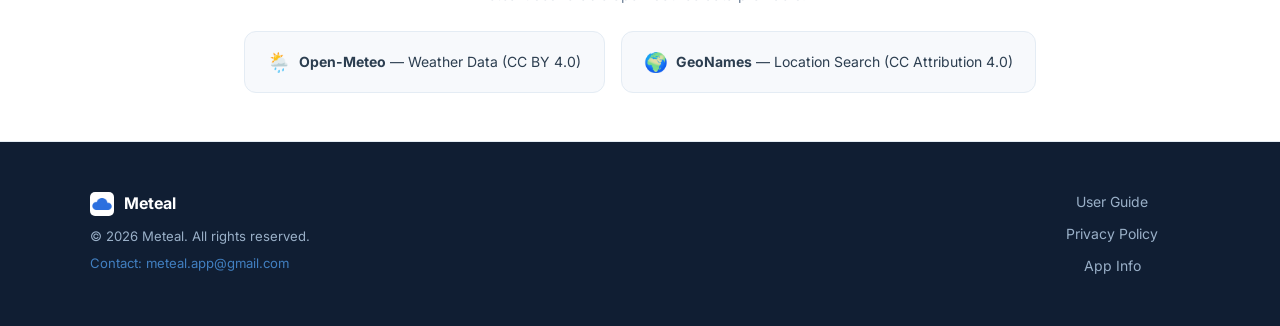
==== commit b95533cc: "주요기능 항목 개선" ====
--- a/meteal/index.html
+++ b/meteal/index.html
@@ -116,13 +116,8 @@
           <p data-i18n="features.offline.desc">최근 날씨 데이터를 기기에 캐시하여 오프라인 상태에서도 확인할 수 있습니다.</p>
         </div>
 
-        <div class="feature-card">
-          <div class="feature-icon">📍</div>
-          <h3 data-i18n="features.nogps.title">GPS 불필요</h3>
-          <p data-i18n="features.nogps.desc">정밀 위치 권한 없이도 사용 가능합니다. 직접 지역을 검색하여 등록하세요.</p>
-        </div>
-      </div>
-    </section>
+      </div>
+    </section>
 
     <!-- ── Data Sources ── -->
     <section class="data-sources" id="dataSources">
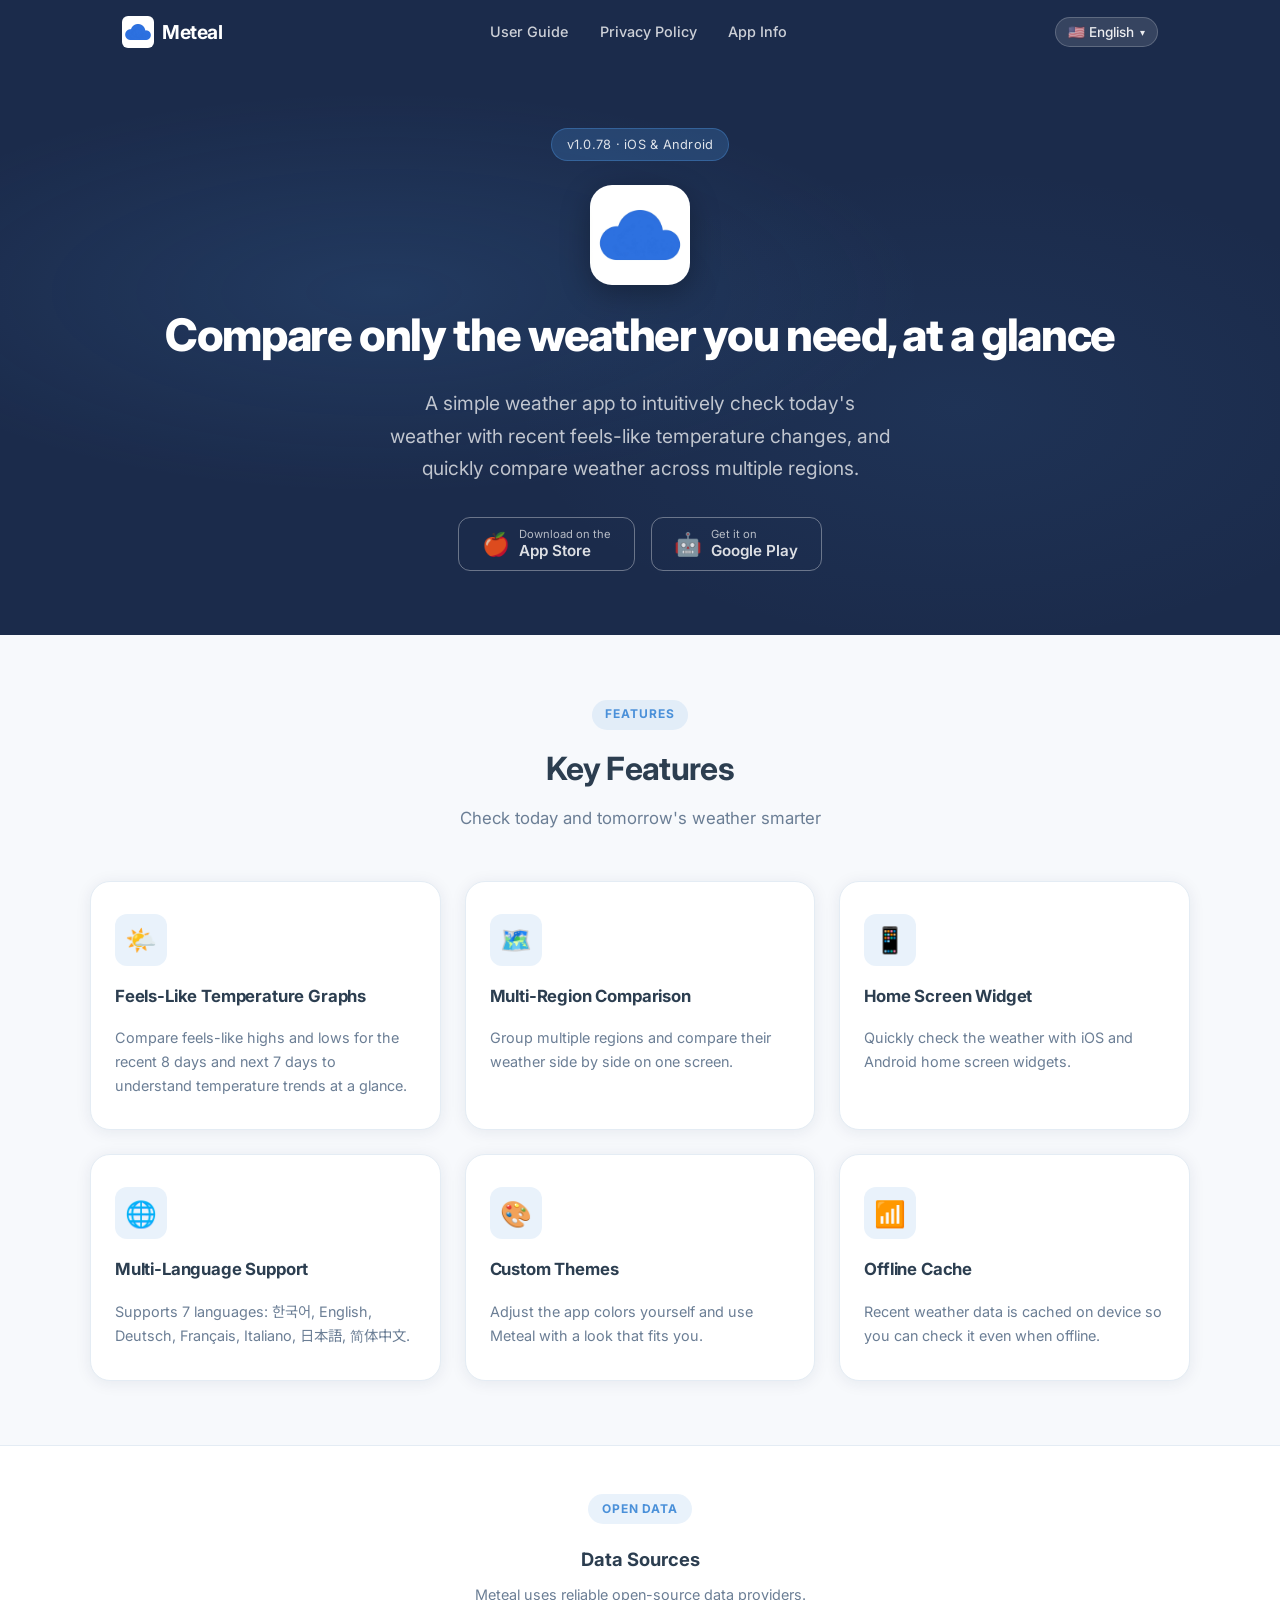
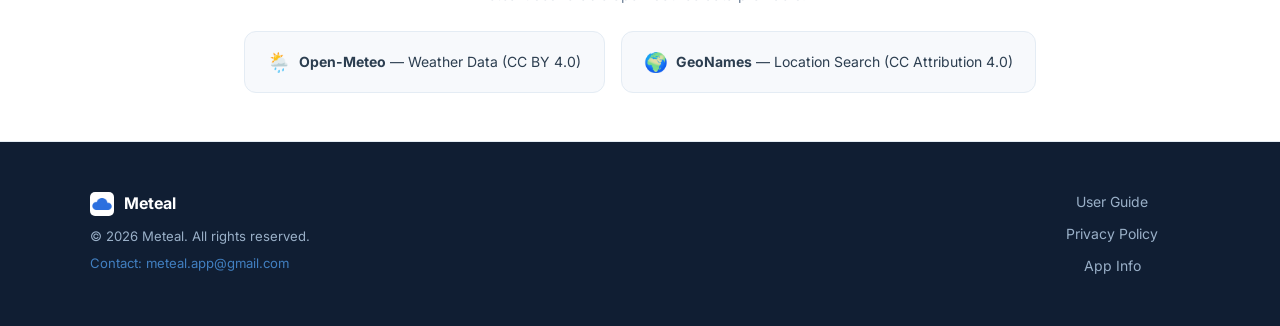
==== commit 32ba8e5b: "위젯 설명 변경" ====
--- a/meteal/index.html
+++ b/meteal/index.html
@@ -44,7 +44,7 @@
     <!-- ── Hero ── -->
     <section class="hero" id="hero">
       <div class="hero-inner">
-        <div class="hero-badge" data-i18n="hero.badge">v1.0.77 · iOS & Android</div>
+        <div class="hero-badge" data-i18n="hero.badge">v1.0.78 · iOS & Android</div>
         <img src="assets/icon.png" alt="Meteal 앱 아이콘" class="hero-icon">
         <h1 data-i18n="hero.tagline">Compare only the weather you need, at a glance</h1>
         <p class="hero-subtitle" data-i18n="hero.subtitle">A simple weather app to intuitively check today's weather with recent feels-like temperature changes, and quickly compare weather across multiple regions.</p>
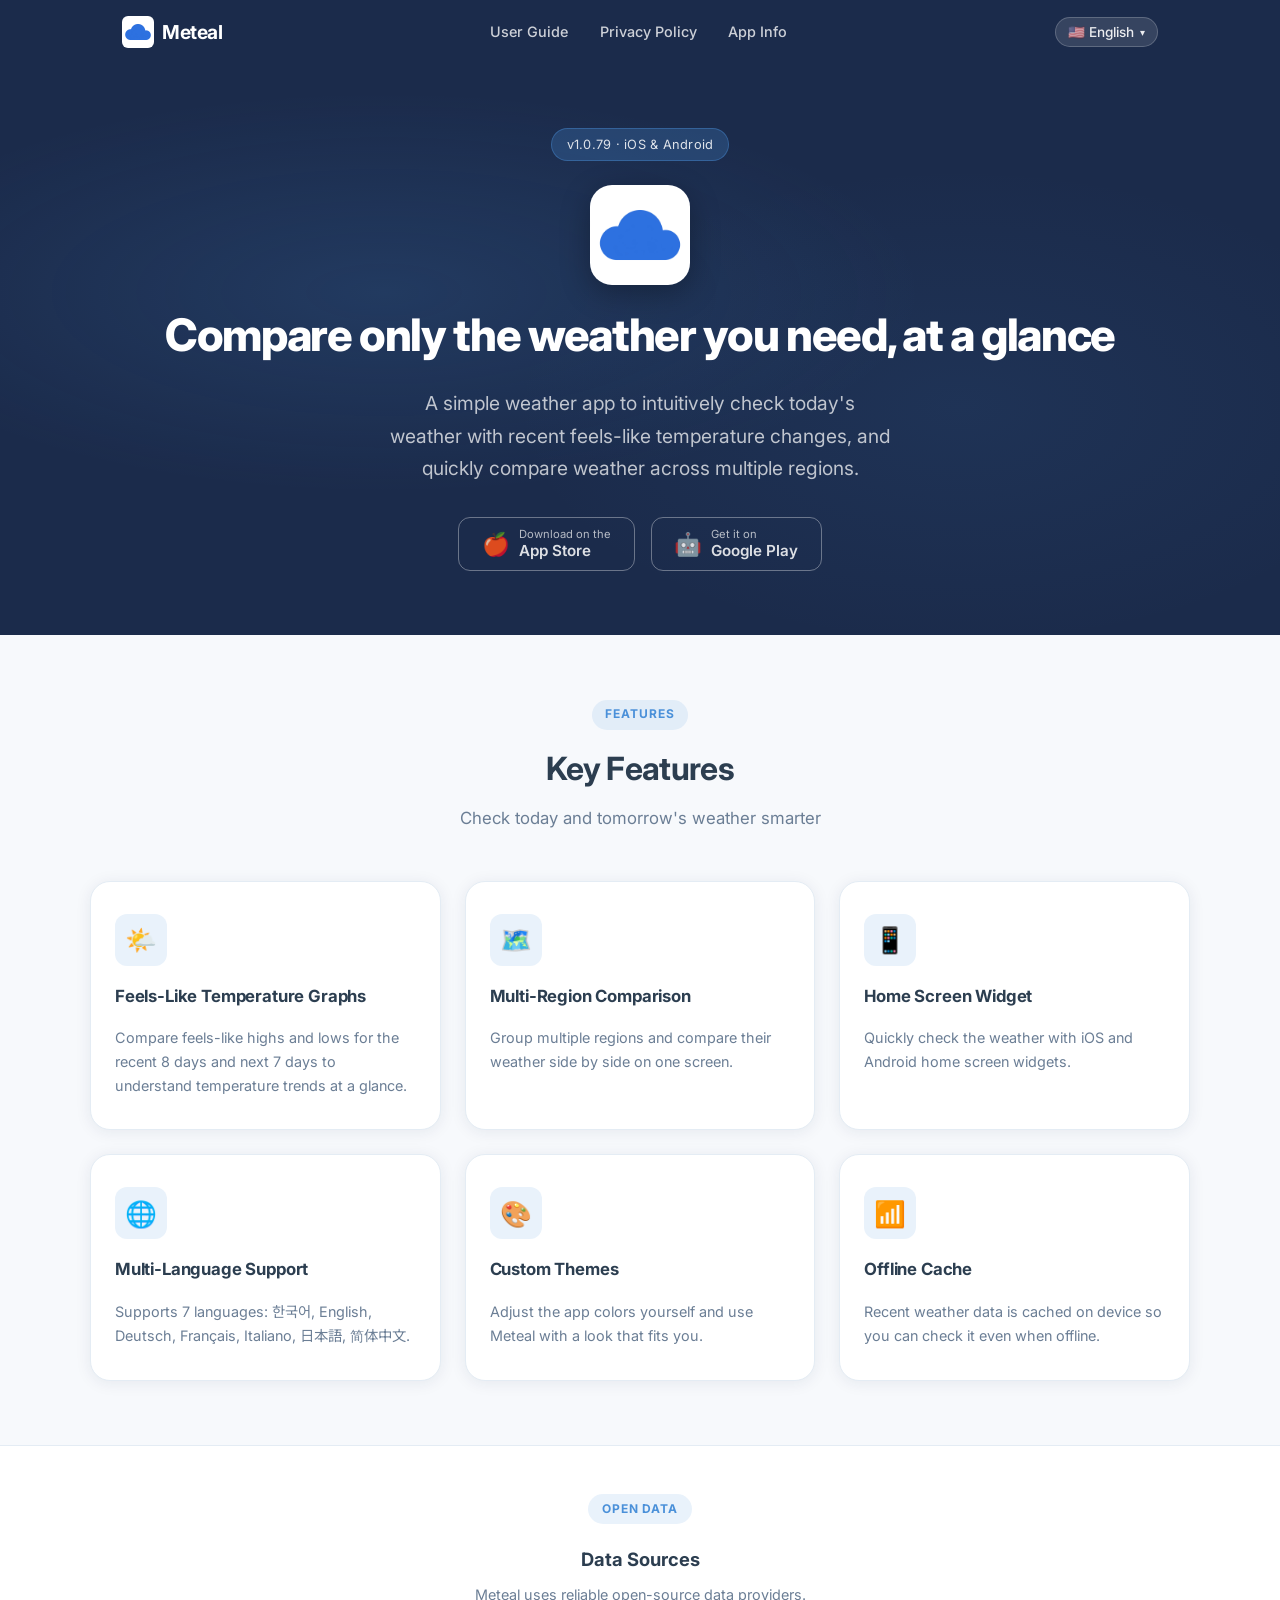
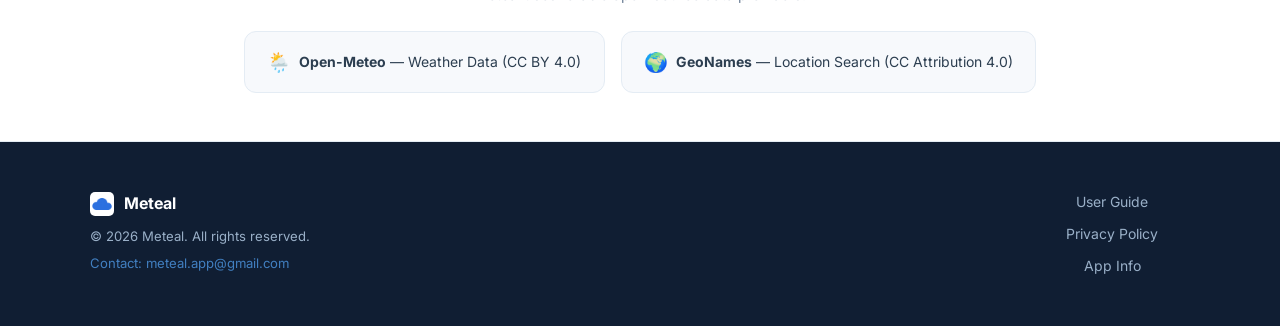
==== commit 1d7bde0b: "v1.0.78" ====
--- a/meteal/index.html
+++ b/meteal/index.html
@@ -44,7 +44,7 @@
     <!-- ── Hero ── -->
     <section class="hero" id="hero">
       <div class="hero-inner">
-        <div class="hero-badge" data-i18n="hero.badge">v1.0.78 · iOS & Android</div>
+        <div class="hero-badge" data-i18n="hero.badge">v1.0.79 · iOS & Android</div>
         <img src="assets/icon.png" alt="Meteal 앱 아이콘" class="hero-icon">
         <h1 data-i18n="hero.tagline">Compare only the weather you need, at a glance</h1>
         <p class="hero-subtitle" data-i18n="hero.subtitle">A simple weather app to intuitively check today's weather with recent feels-like temperature changes, and quickly compare weather across multiple regions.</p>
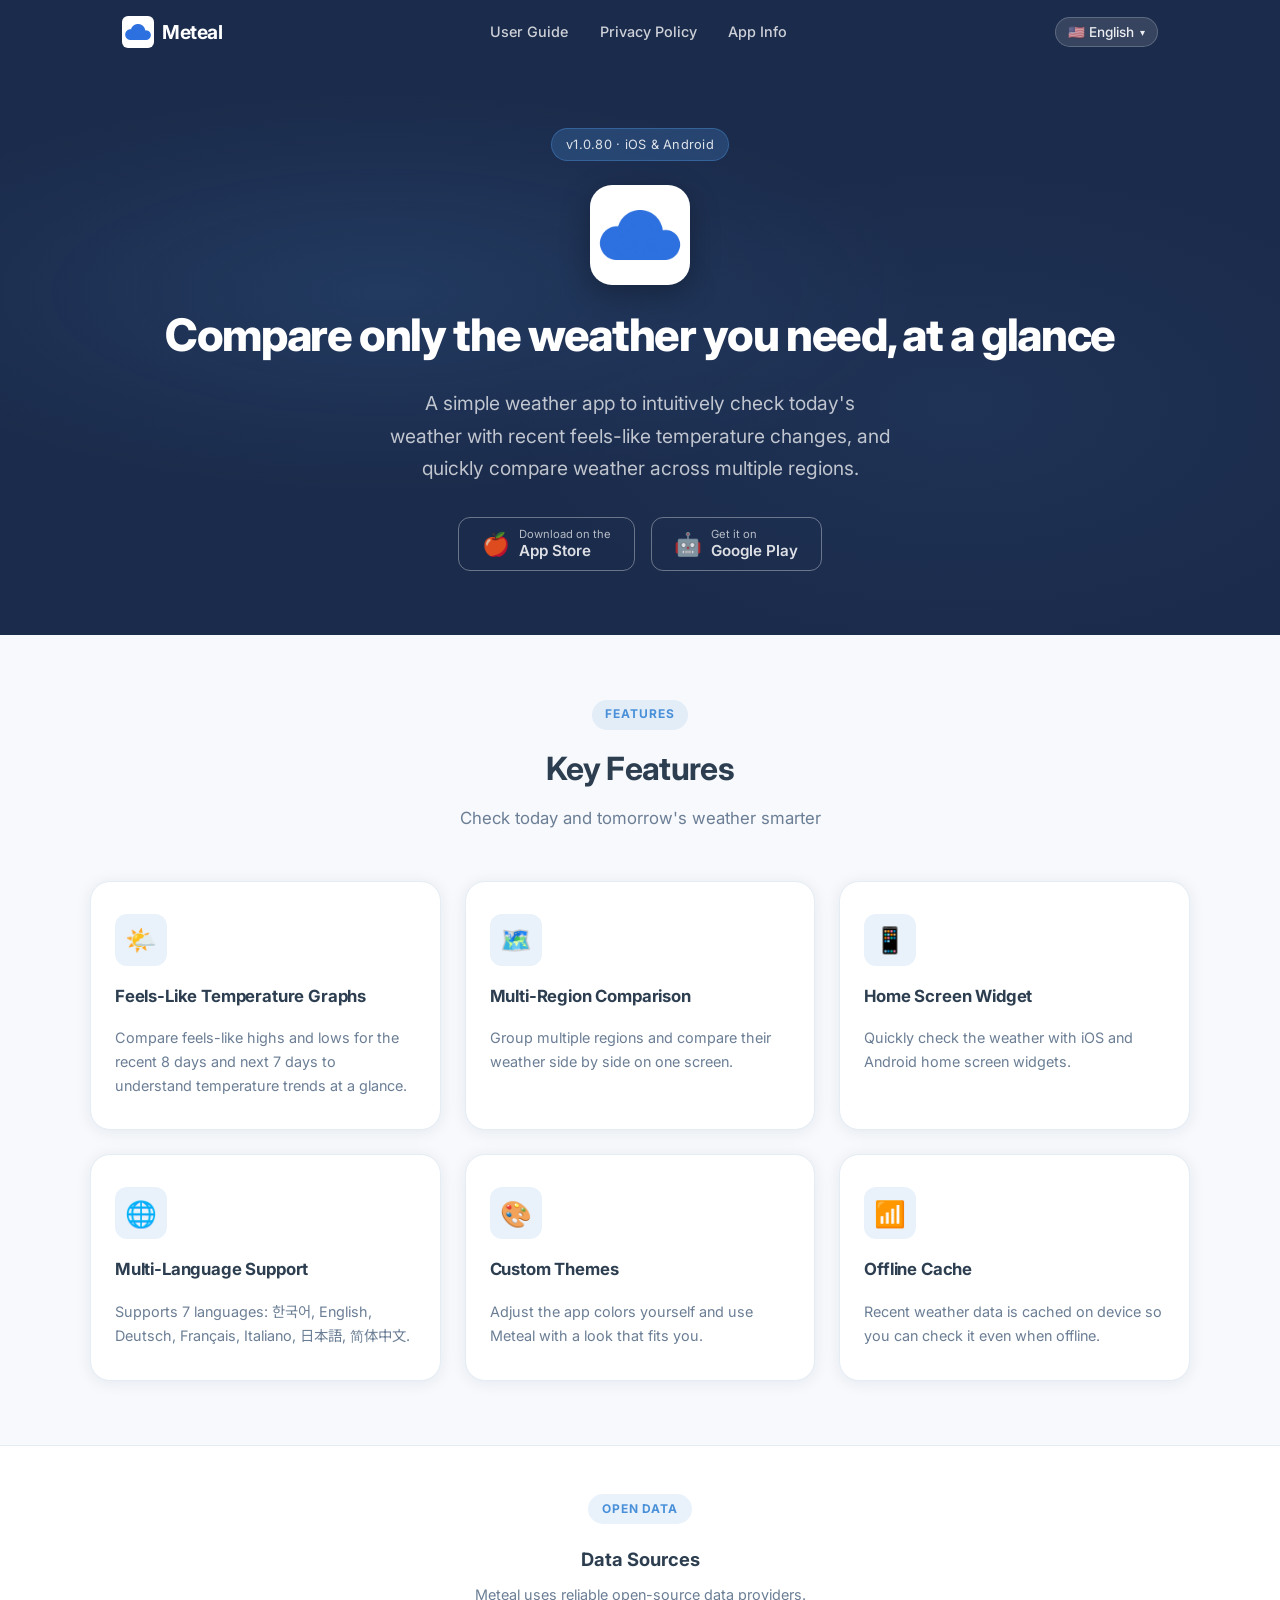
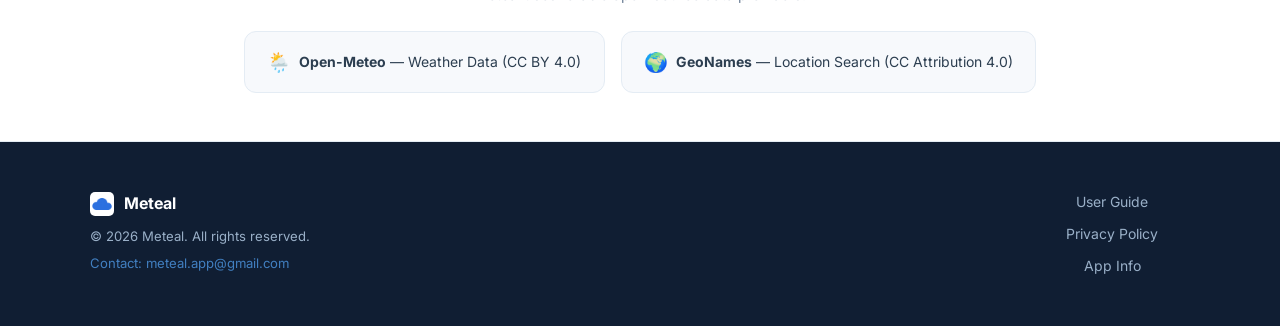
==== commit c38a8f44: "v1.0.80" ====
--- a/meteal/index.html
+++ b/meteal/index.html
@@ -44,7 +44,7 @@
     <!-- ── Hero ── -->
     <section class="hero" id="hero">
       <div class="hero-inner">
-        <div class="hero-badge" data-i18n="hero.badge">v1.0.79 · iOS & Android</div>
+        <div class="hero-badge" data-i18n="hero.badge">v1.0.80 · iOS & Android</div>
         <img src="assets/icon.png" alt="Meteal 앱 아이콘" class="hero-icon">
         <h1 data-i18n="hero.tagline">Compare only the weather you need, at a glance</h1>
         <p class="hero-subtitle" data-i18n="hero.subtitle">A simple weather app to intuitively check today's weather with recent feels-like temperature changes, and quickly compare weather across multiple regions.</p>
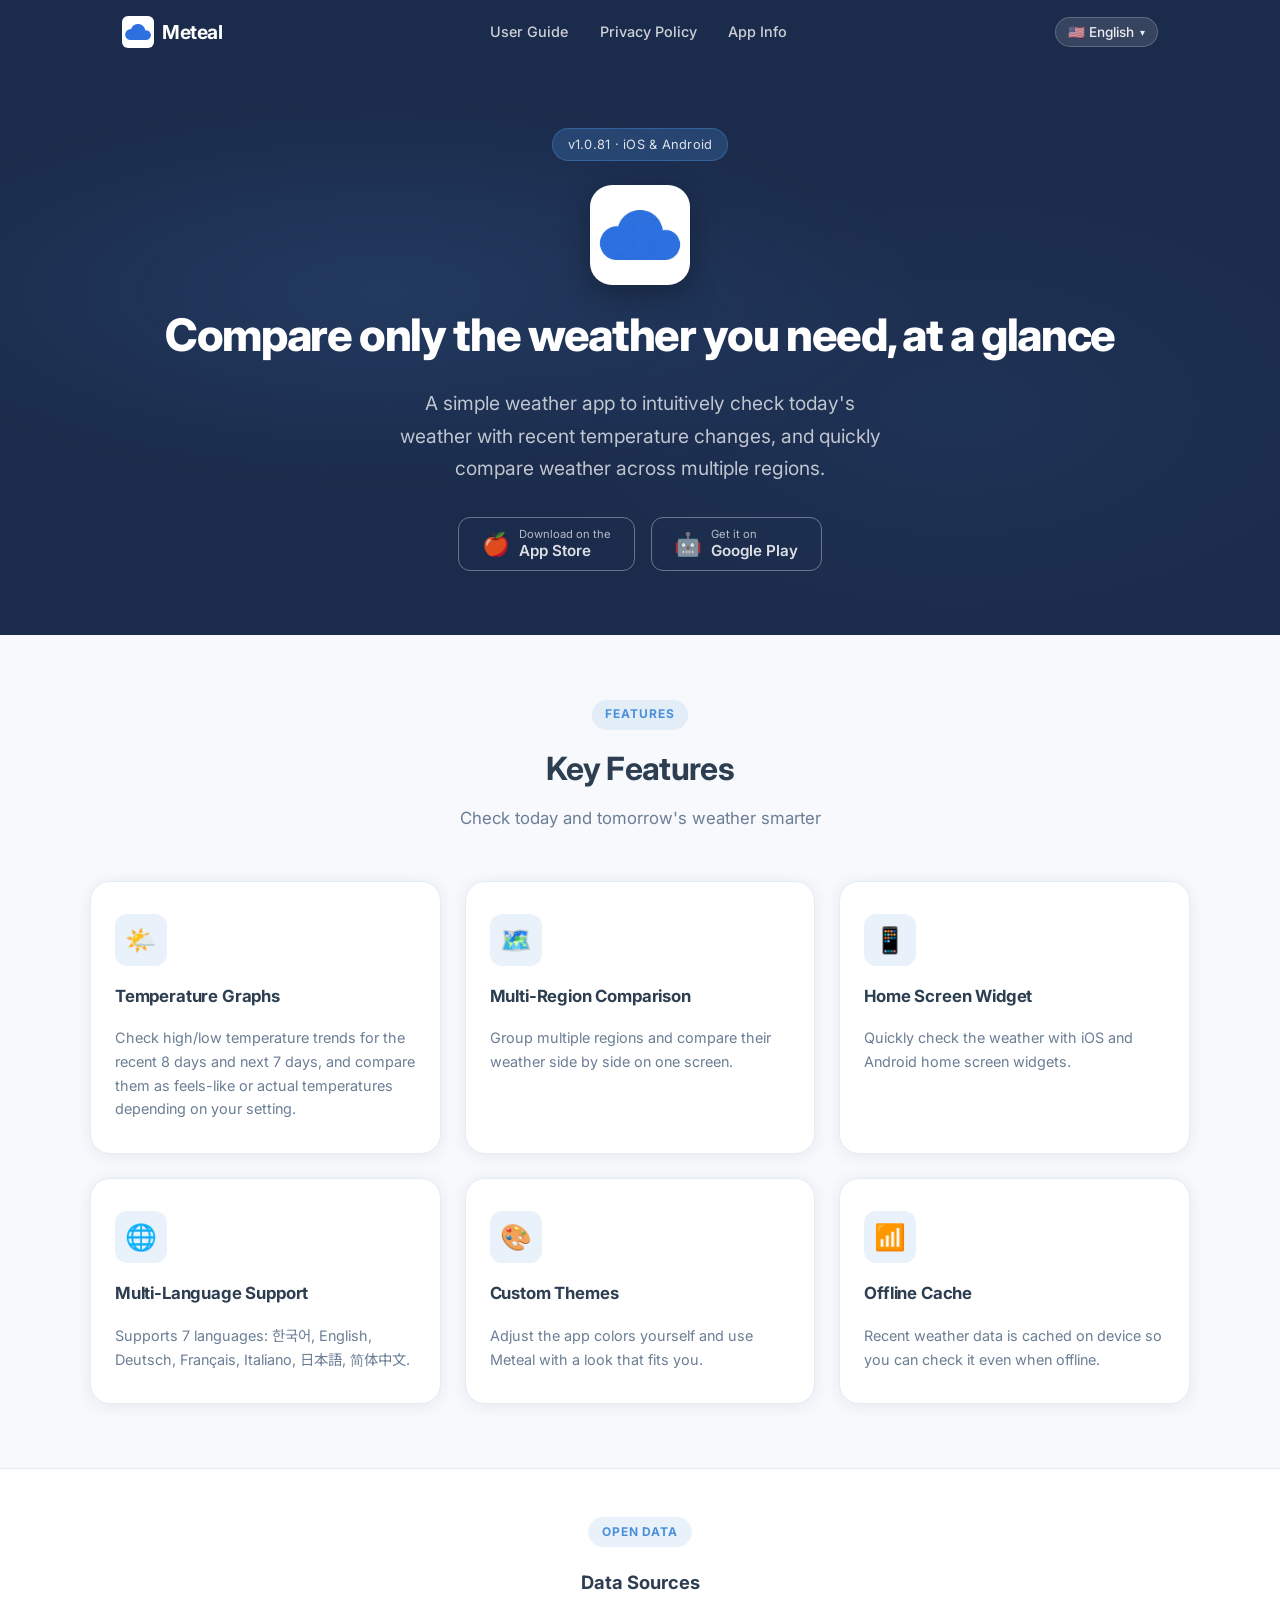
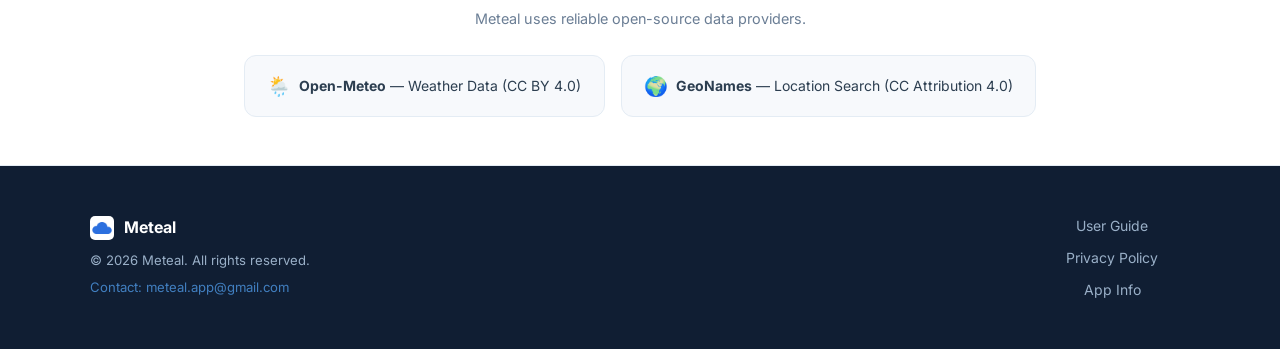
==== commit 135264c2: "v1.0.81" ====
--- a/meteal/index.html
+++ b/meteal/index.html
@@ -4,11 +4,11 @@
   <meta charset="UTF-8">
   <meta name="viewport" content="width=device-width, initial-scale=1.0">
   <title data-i18n-title-tag="hero.tagline" data-title-format="Meteal — {t}">Meteal — Compare only the weather you need, at a glance</title>
-  <meta name="description" content="A simple weather app to intuitively check today's weather with recent feels-like temperature changes, and quickly compare weather across multiple regions.">
-  <meta name="keywords" content="Meteal, 날씨 앱, weather app, 체감온도, 지역 비교, iOS, Android">
+  <meta name="description" content="A simple weather app to intuitively check today's weather with recent temperature changes, and quickly compare weather across multiple regions.">
+  <meta name="keywords" content="Meteal, 날씨 앱, weather app, 온도 그래프, 체감온도, 실제온도, 지역 비교, iOS, Android">
   <meta name="author" content="Meteal">
   <meta property="og:title" content="Meteal — Compare only the weather you need, at a glance">
-  <meta property="og:description" content="A simple weather app to intuitively check today's weather with recent feels-like temperature changes, and quickly compare weather across multiple regions.">
+  <meta property="og:description" content="A simple weather app to intuitively check today's weather with recent temperature changes, and quickly compare weather across multiple regions.">
   <meta property="og:type" content="website">
   <meta property="og:image" content="assets/icon.png">
   <meta name="theme-color" content="#1B2B4B">
@@ -44,10 +44,10 @@
     <!-- ── Hero ── -->
     <section class="hero" id="hero">
       <div class="hero-inner">
-        <div class="hero-badge" data-i18n="hero.badge">v1.0.80 · iOS & Android</div>
+        <div class="hero-badge" data-i18n="hero.badge">v1.0.81 · iOS & Android</div>
         <img src="assets/icon.png" alt="Meteal 앱 아이콘" class="hero-icon">
         <h1 data-i18n="hero.tagline">Compare only the weather you need, at a glance</h1>
-        <p class="hero-subtitle" data-i18n="hero.subtitle">A simple weather app to intuitively check today's weather with recent feels-like temperature changes, and quickly compare weather across multiple regions.</p>
+        <p class="hero-subtitle" data-i18n="hero.subtitle">A simple weather app to intuitively check today's weather with recent temperature changes, and quickly compare weather across multiple regions.</p>
 
         <div class="hero-buttons">
           <!-- iOS -->
@@ -82,8 +82,8 @@
       <div class="features-grid">
         <div class="feature-card">
           <div class="feature-icon">🌤️</div>
-          <h3 data-i18n="features.weather.title">체감온도 그래프</h3>
-          <p data-i18n="features.weather.desc">최근 8일과 향후 7일의 체감온도 최고/최저 변화를 그래프로 비교해 온도 흐름을 직관적으로 확인하세요.</p>
+          <h3 data-i18n="features.weather.title">온도 그래프</h3>
+          <p data-i18n="features.weather.desc">최근 8일과 향후 7일의 최고/최저 온도 흐름을 그래프로 확인하고, 설정에 따라 체감온도 또는 실제온도로 비교할 수 있습니다.</p>
         </div>
 
         <div class="feature-card">
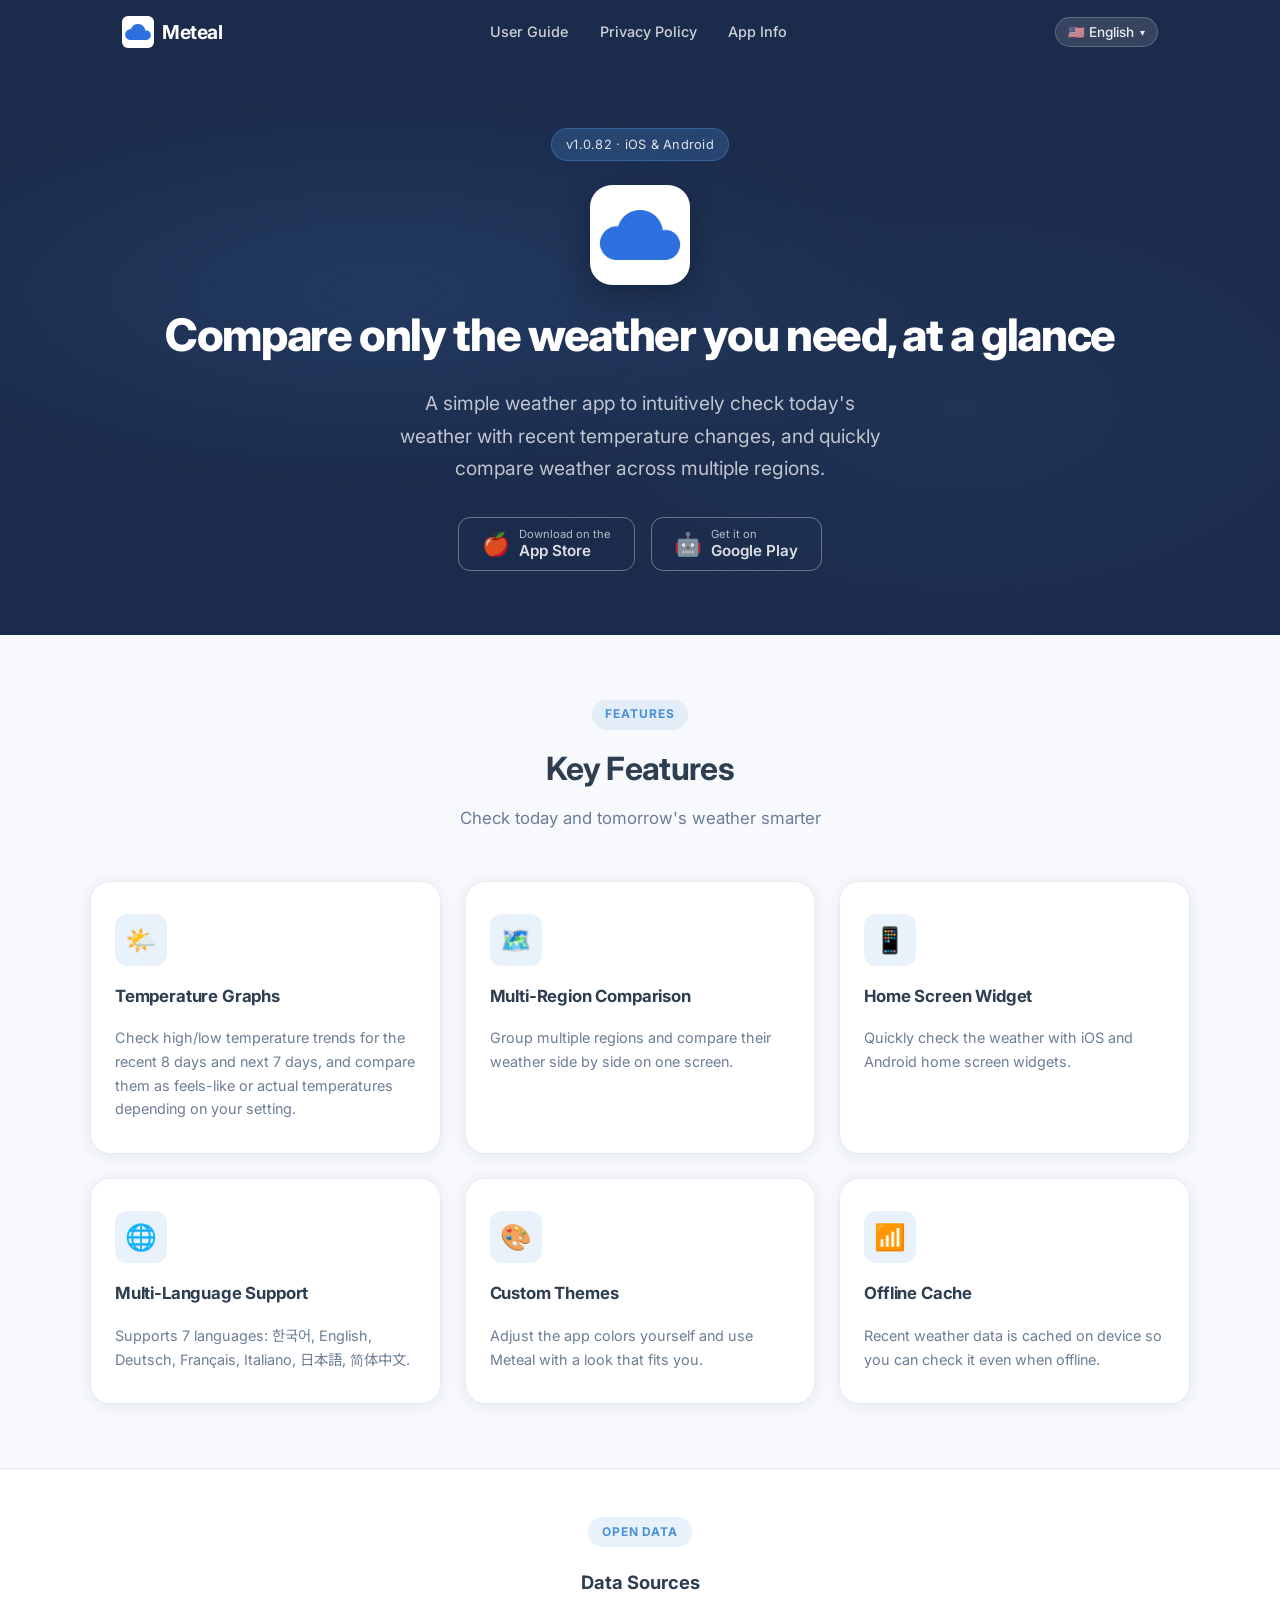
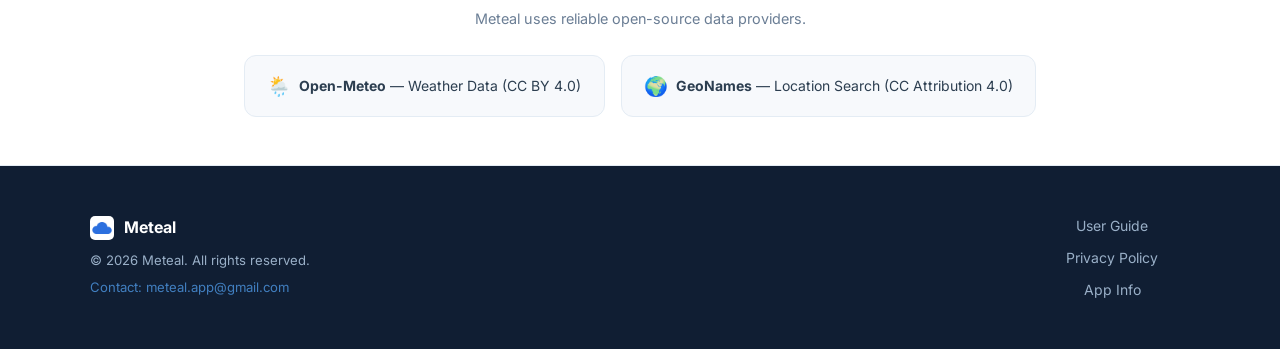
==== commit 1416c8cf: "v1.0.82" ====
--- a/meteal/index.html
+++ b/meteal/index.html
@@ -44,7 +44,7 @@
     <!-- ── Hero ── -->
     <section class="hero" id="hero">
       <div class="hero-inner">
-        <div class="hero-badge" data-i18n="hero.badge">v1.0.81 · iOS & Android</div>
+        <div class="hero-badge" data-i18n="hero.badge">v1.0.82 · iOS & Android</div>
         <img src="assets/icon.png" alt="Meteal 앱 아이콘" class="hero-icon">
         <h1 data-i18n="hero.tagline">Compare only the weather you need, at a glance</h1>
         <p class="hero-subtitle" data-i18n="hero.subtitle">A simple weather app to intuitively check today's weather with recent temperature changes, and quickly compare weather across multiple regions.</p>
